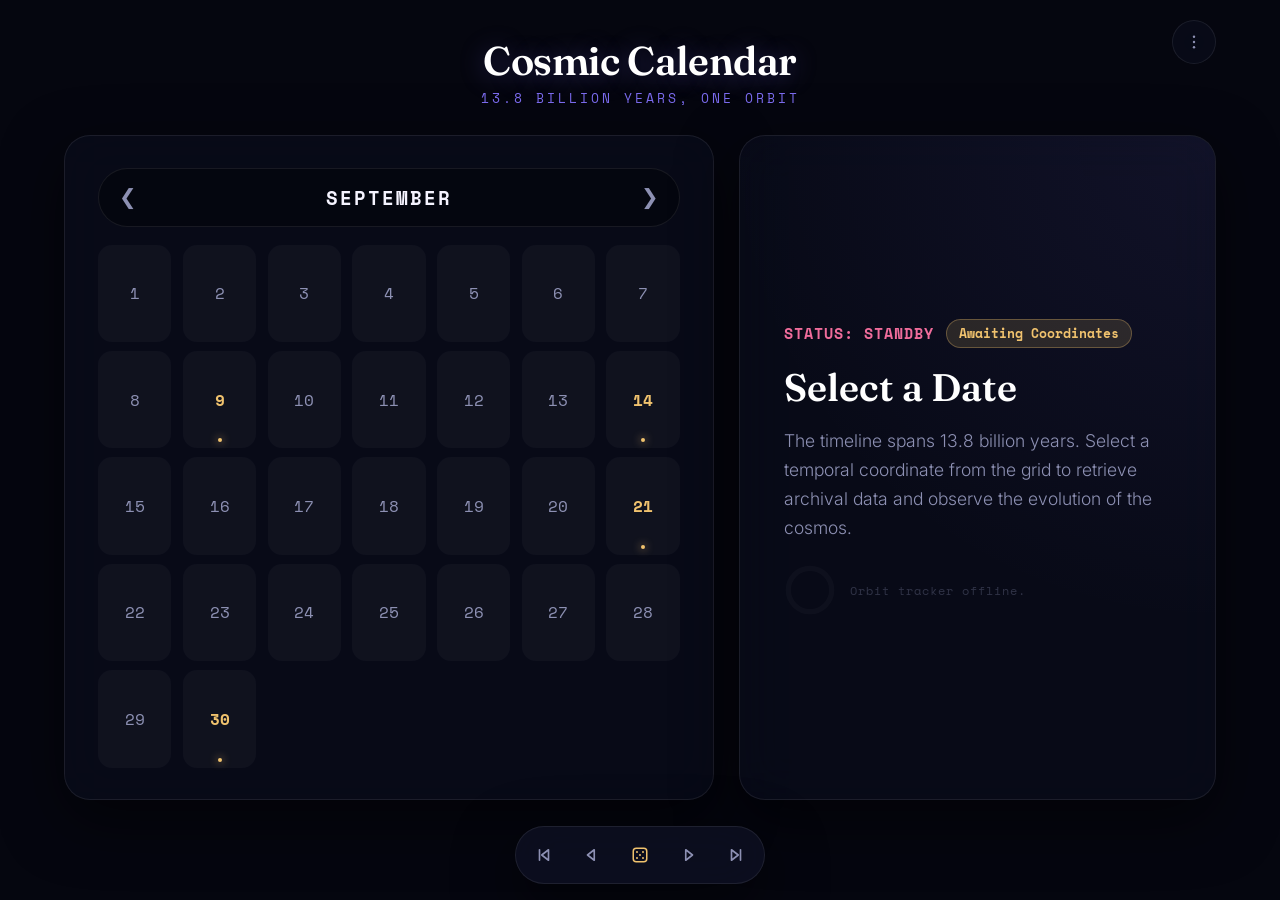
==== index.html @ c68b0cd8 "Update index.html" ====
<!DOCTYPE html>
<html lang="en">
<head>
<meta charset="UTF-8">
<meta name="viewport" content="width=device-width, initial-scale=1.0">
<meta name="theme-color" content="#05060f">
<title>Cosmic Calendar — Game 1</title>
<link rel="preconnect" href="https://fonts.googleapis.com">
<link rel="preconnect" href="https://fonts.gstatic.com" crossorigin>
<link href="https://fonts.googleapis.com/css2?family=Fraunces:ital,wght@0,500;0,600;0,700;1,500&family=Space+Mono:wght@400;700&family=Inter:wght@300;400;500;600&display=swap" rel="stylesheet">
<link rel="stylesheet" href="shared.css">
<style>
  /* ============ Calendar-specific styles (game 1 only) ============ */
  .calendar-section{ padding:20px; gap:16px; }

  .month-nav{
    flex:0 0 auto;
    display:flex; align-items:center; justify-content:space-between;
    background:rgba(0,0,0,0.35);
    border:1px solid var(--panel-border);
    border-radius:50px;
    padding:6px;
  }
  .nav-btn{
    background:transparent; border:none; color:var(--text-muted);
    font-size:1.3rem; cursor:pointer;
    width:44px; height:44px; border-radius:50%;
    display:flex; align-items:center; justify-content:center;
    transition:background .25s ease, color .25s ease, box-shadow .25s ease;
  }
  .nav-btn:hover{ background:rgba(255,255,255,0.08); color:var(--nebula-rose); }
  .nav-btn:focus-visible{ outline:2px solid var(--stellar-gold); outline-offset:2px; }
  .month-display{
    font-family:'Space Mono',monospace; font-weight:700;
    font-size:clamp(0.95rem, 3vw, 1.2rem);
    letter-spacing:2px; text-transform:uppercase; color:var(--text-primary);
  }

  .calendar-grid{
    flex:1; display:grid;
    grid-template-columns:repeat(7, 1fr);
    grid-auto-rows:minmax(40px, 1fr);
    gap:6px; min-height:0;
  }

  .day{
    background:rgba(255,255,255,0.03);
    border-radius:12px;
    display:flex; align-items:center; justify-content:center;
    font-family:'Space Mono',monospace;
    font-size:clamp(0.75rem, 2.4vw, 1rem);
    color:var(--text-muted);
    cursor:pointer; user-select:none;
    border:1px solid transparent;
    transition:background .25s cubic-bezier(.2,.8,.2,1), color .25s ease, transform .2s ease, border-color .25s ease;
    opacity:0; transform:scale(0.9);
    animation:softPop .4s ease forwards;
    animation-delay:calc(var(--i) * 8ms);
  }
  html.no-motion .day{ opacity:1; transform:none; animation:none; }
  @keyframes softPop{ to{ opacity:1; transform:scale(1); } }

  .day:hover{ background:rgba(255,255,255,0.09); color:var(--text-primary); }
  .day:focus-visible{ outline:2px solid var(--stellar-gold); outline-offset:2px; color:var(--text-primary); }

  .day.major-event{ color:var(--stellar-gold); font-weight:700; position:relative; }
  .day.major-event::after{
    content:''; position:absolute; bottom:5px; width:4px; height:4px; border-radius:50%;
    background:var(--stellar-gold); box-shadow:0 0 8px var(--stellar-gold);
  }
  .day.active{
    background:var(--nebula-violet); color:#05060f; border-color:var(--nebula-violet);
    box-shadow:0 0 22px rgba(124,108,240,0.55);
    font-weight:700; transform:scale(1.06); z-index:2;
  }
  .day.active::after{ display:none; }

  .event-panel{ padding:28px 24px; justify-content:center; position:relative; overflow:hidden; }
  .event-panel::before{
    content:''; position:absolute; inset:0;
    background:radial-gradient(circle at top right, rgba(124,108,240,0.08), transparent 60%);
    pointer-events:none;
  }
  .event-content{
    display:flex; flex-direction:column; justify-content:center;
    opacity:0; transform:translateY(10px);
    transition:opacity .4s ease, transform .4s ease;
  }
  .event-content.visible{ opacity:1; transform:translateY(0); }

  .meta-header{ display:flex; align-items:center; gap:12px; margin-bottom:16px; flex-wrap:wrap; }
  .event-date{
    font-family:'Space Mono',monospace; color:var(--nebula-rose);
    font-size:clamp(0.75rem, 2vw, 0.95rem); font-weight:700; letter-spacing:1px; text-transform:uppercase;
  }
  .time-ago{
    background:rgba(240,194,110,0.14); color:var(--stellar-gold);
    padding:4px 12px; border-radius:20px;
    font-family:'Space Mono',monospace;
    font-size:clamp(0.65rem, 1.8vw, 0.8rem); font-weight:700;
    border:1px solid rgba(240,194,110,0.3);
  }
  .event-title{
    font-family:'Fraunces',serif; font-weight:600;
    font-size:clamp(1.4rem, 4.2vw, 2.4rem);
    color:#fff; line-height:1.2; margin-bottom:16px;
  }
.event-desc{
    font-size:clamp(0.92rem, 2.4vw, 1.1rem);
    color:var(--text-muted); line-height:1.65; font-weight:300; max-width:52ch;
    /* Scrolling logic */
    max-height: 35vh; 
    overflow-y: auto;
    padding-right: 12px;
  }
  
  /* Custom Scrollbar for the description */
  .event-desc::-webkit-scrollbar { width: 6px; }
  .event-desc::-webkit-scrollbar-track { background: transparent; }
  .event-desc::-webkit-scrollbar-thumb { background: rgba(255,255,255,0.15); border-radius: 10px; }
  .event-desc::-webkit-scrollbar-thumb:hover { background: rgba(255,255,255,0.25); }

  .orbit-progress{ display:flex; align-items:center; gap:14px; margin-top:22px; }
  .orbit-progress svg{ width:52px; height:52px; flex:0 0 auto; transform:rotate(-90deg); }
  .orbit-progress .track{ fill:none; stroke:rgba(255,255,255,0.09); stroke-width:6; }
  .orbit-progress .arc{ fill:none; stroke:var(--stellar-gold); stroke-width:6; stroke-linecap:round; transition:stroke-dashoffset .5s ease; }
  .orbit-progress .orbit-label{
    font-family:'Space Mono',monospace; font-size:0.75rem; color:var(--text-muted); letter-spacing:1px;
  }
  .orbit-progress .orbit-label strong{ color:var(--text-primary); }

  @media (min-width:600px){
    .calendar-grid{ gap:8px; }
    .event-panel{ padding:36px 40px; }
  }

  @media (min-width:768px){
    .calendar-section{ padding:28px; }
    .day{ border-radius:14px; }
  }

  @media (min-width:992px){
    .app-container{ flex-direction:row; gap:2vw; height:100%; }
    .calendar-section{ flex:1.2; padding:3.5vh 2.6vw; gap:2vh; }
    .event-panel{ flex:0.8; padding:5vh 3.4vw; }
    .calendar-grid{ gap:1vh 0.9vw; }
    .month-nav{ flex:0 0 6vh; }
    .nav-btn{ width:5vh; height:5vh; }
  }

  @media (min-width:1400px){
    .event-title{ font-size:clamp(1.8rem, 3vw, 2.7rem); }
  }

  @media (max-width:380px){
    .calendar-grid{ gap:4px; }
    .day{ border-radius:9px; }
  }
</style>
</head>
<body data-game-index="0">

  <div class="bg-void"></div>
  <div class="bg-grid"></div>
  <div class="bg-orbit-wrap"><svg id="orbit-svg" viewBox="0 0 700 700"></svg></div>
  <canvas id="starfield" aria-hidden="true"></canvas>

 <button id="settings-btn" class="settings-btn" aria-label="Settings" aria-haspopup="true" aria-expanded="false" type="button">
    <svg viewBox="0 0 24 24">
      <circle cx="12" cy="5" r="1.6" fill="currentColor"></circle>
      <circle cx="12" cy="12" r="1.6" fill="currentColor"></circle>
      <circle cx="12" cy="19" r="1.6" fill="currentColor"></circle>
    </svg>
  </button>

<div class="settings-panel" id="settings-panel" role="dialog" aria-label="Settings">
    <h2>Settings</h2>
    <div class="settings-row">
      <span>Sound</span>
      <button class="settings-toggle" id="sound-toggle" role="switch" aria-checked="true" type="button"></button>
    </div>
  </div>

  <header>
    <h1>Cosmic Calendar</h1>
    <p class="eyebrow">13.8 Billion Years, One Orbit</p>
  </header>

  <div class="app-container">
    <div class="glass-panel calendar-section">
      <div class="month-nav">
        <button id="prev-month" class="nav-btn" aria-label="Previous month" type="button">&#10094;</button>
        <div id="current-month-display" class="month-display">September</div>
        <button id="next-month" class="nav-btn" aria-label="Next month" type="button">&#10095;</button>
      </div>

      <div class="calendar-grid" id="calendar-grid" role="grid" aria-label="Cosmic calendar days"></div>
    </div>

<div class="glass-panel event-panel">
  <div class="event-content visible" id="event-content" aria-live="polite">
    <div class="meta-header" id="meta-header" style="display: flex;">
      <span class="event-date" id="display-date">STATUS: STANDBY</span>
      <span class="time-ago" id="display-time">Awaiting Coordinates</span>
    </div>
    
    <div class="event-title" id="display-title">Select a Date</div>
    
    <div class="event-desc" id="display-desc">
      The timeline spans 13.8 billion years. Select a temporal coordinate from the grid to retrieve archival data and observe the evolution of the cosmos.
    </div>
    
    <div class="orbit-progress" id="orbit-progress" style="display: flex; opacity: 0.3; transition: opacity 0.4s ease;">
      <svg viewBox="0 0 60 60" aria-hidden="true">
        <circle class="track" cx="30" cy="30" r="25"></circle>
        <circle class="arc" id="orbit-arc" cx="30" cy="30" r="25" stroke-dasharray="157" stroke-dashoffset="157"></circle>
      </svg>
      <div class="orbit-label" id="orbit-label">Orbit tracker offline.</div>
    </div>
  </div>
</div>

  <nav class="game-nav" aria-label="Game navigation">
    <button class="game-nav-btn" id="first-game-btn" aria-label="First game" type="button">
      <svg viewBox="0 0 24 24" fill="none" stroke="currentColor" stroke-width="2.2" stroke-linecap="round" stroke-linejoin="round">
        <line x1="6" y1="5" x2="6" y2="19"></line>
        <path d="M18 5 9 12l9 7Z"></path>
      </svg>
    </button>
    <button class="game-nav-btn" id="back-game-btn" aria-label="Previous game" type="button">
      <svg viewBox="0 0 24 24" fill="none" stroke="currentColor" stroke-width="2.2" stroke-linecap="round" stroke-linejoin="round">
        <path d="M15 5 6 12l9 7Z"></path>
      </svg>
    </button>
    <button class="game-nav-btn random-btn" id="random-game-btn" aria-label="Random game" type="button">
      <svg viewBox="0 0 24 24" fill="none" stroke="currentColor" stroke-width="2" stroke-linecap="round" stroke-linejoin="round">
        <rect x="3" y="3" width="18" height="18" rx="4"></rect>
        <circle cx="8" cy="8" r="1.3" fill="currentColor" stroke="none"></circle>
        <circle cx="16" cy="8" r="1.3" fill="currentColor" stroke="none"></circle>
        <circle cx="12" cy="12" r="1.3" fill="currentColor" stroke="none"></circle>
        <circle cx="8" cy="16" r="1.3" fill="currentColor" stroke="none"></circle>
        <circle cx="16" cy="16" r="1.3" fill="currentColor" stroke="none"></circle>
      </svg>
    </button>
    <button class="game-nav-btn" id="next-game-btn" aria-label="Next game" type="button">
      <svg viewBox="0 0 24 24" fill="none" stroke="currentColor" stroke-width="2.2" stroke-linecap="round" stroke-linejoin="round">
        <path d="M9 5l9 7-9 7Z"></path>
      </svg>
    </button>
    <button class="game-nav-btn" id="last-game-btn" aria-label="Last game" type="button">
      <svg viewBox="0 0 24 24" fill="none" stroke="currentColor" stroke-width="2.2" stroke-linecap="round" stroke-linejoin="round">
        <path d="M6 5l9 7-9 7Z"></path>
        <line x1="18" y1="5" x2="18" y2="19"></line>
      </svg>
    </button>
  </nav>

<script src="shared.js"></script>
<script>
(function(){

  var reduceMotion = document.documentElement.classList.contains('no-motion');

  /* ============ Data ============ */
  var daysInMonth = [31,28,31,30,31,30,31,31,30,31,30,31];
  var monthNames = ["January","February","March","April","May","June","July","August","September","October","November","December"];
  var currentMonthIndex = 8; // September

  var TOTAL_AGE_YEARS = 13800000000;
  var YEARS_PER_DAY = TOTAL_AGE_YEARS / 365;

  var majorEvents = {
    0: {
      1: { title:"Big Bang & First Atoms", desc:"The universe begins. Within the first 14 minutes, cosmic background radiation is emitted, and the very first atoms form." },
      10:{ title:"First Stars Ignite", desc:"The cosmic dark ages end. Gravity pulls primordial hydrogen together to ignite the very first massive stars." },
      19:{ title:"Oldest Gamma Ray Burst", desc:"GRB 090423, the oldest known Gamma Ray Burst, erupts across the ancient, dark universe." },
      26:{ title:"First Galaxies Form", desc:"The universe's very first galaxies begin to take shape from massive clouds of hydrogen gas and dark matter." }
    },
    2: { 1:{ title:"Milky Way Formed", desc:"Our home galaxy, the Milky Way, is officially formed, taking its early place in the cosmos." } },
    4: { 13:{ title:"Milky Way Disk Formed", desc:"The Milky Way Galaxy's distinct, flat disk shape is formed after billions of years of chaotic galactic evolution." } },
    8: {
      9: { title:"Solar System Formation", desc:"A molecular cloud collapses to form the early Sun and the swirling protoplanetary disk of our Solar System." },
      14:{ title:"Earth & First Biotic Life", desc:"The Earth and Moon form. The first known remains of biotic life appear in rocks that will eventually become Western Australia." },
      21:{ title:"First Life (Prokaryotes)", desc:"Simple, single-celled life forms without a nucleus firmly establish themselves in the primordial oceans." },
      30:{ title:"Photosynthesis Emerges", desc:"Early life develops photosynthesis, the incredible biological technology to convert stellar radiation into energy." }
    },
    9: { 29:{ title:"Atmospheric Oxygenation", desc:"Photosynthetic life pumps massive amounts of oxygen into the atmosphere, fundamentally altering Earth's chemistry." } },
    10:{ 9:{ title:"Complex Cells (Eukaryotes)", desc:"The first cells with a distinct nucleus appear, unlocking the pathway for advanced, multicellular biology." } },
    11:{
      5: { title:"First Multicellular Life", desc:"Individual cells begin cooperating, giving rise to the very first multicellular biological structures." },
      7: { title:"Simple Animals", desc:"The first simple animals emerge in the darkness of the deep oceans." },
      14:{ title:"Arthropods", desc:"Arthropods, the ancient armored ancestors of modern insects and arachnids, appear." },
      17:{ title:"Cambrian Explosion & Fish", desc:"A massive biological boom! Most major animal phyla appear. The first true fish swim in the ancient seas." },
      18:{ title:"Vertebrates", desc:"Organisms possessing skeletal backbones (vertebrates) firmly establish themselves on Earth." },
      19:{ title:"Land Plants & Extinction", desc:"Plants conquer the land. Simultaneously, Earth suffers the devastating Ordovician-Silurian extinction event." },
      20:{ title:"Jawed Fish", desc:"Fish evolve complex jaws, becoming the oceans' first true vertebrate apex predators." },
      21:{ title:"Insects & Seeds", desc:"Insects take to the land and air, while terrestrial plants develop seeds to spread across the continents." },
      22:{ title:"Amphibians & Extinction", desc:"Amphibians thrive, but the planet is rocked by the catastrophic Late Devonian extinction event." },
      23:{ title:"Reptiles", desc:"The first true reptiles evolve, completely breaking their biological dependence on water for reproduction." },
      24:{ title:"Permian-Triassic Extinction", desc:"The 'Great Dying'. A catastrophic mass extinction event where 57% of all biological families die." },
      25:{ title:"Dinosaurs", desc:"The era of the Dinosaurs begins as they quickly rise to dominate all terrestrial ecosystems." },
      26:{ title:"Mammals & Extinction", desc:"The first mammals emerge in the shadows, coinciding with the Triassic-Jurassic extinction event." },
      27:{ title:"Birds", desc:"Avian dinosaurs take to the skies, evolving into the first true avian species." },
      28:{ title:"Flowers", desc:"Angiosperms (flowering plants) bloom for the first time, transforming the landscape forever." },
      30:{ title:"K-Pg Extinction & Primates", desc:"At 06:24, the Cretaceous-Paleogene event wipes out non-avian dinosaurs. Early primates emerge in the aftermath." },
      31:{ title:"Human Evolution", desc:"Apes appear at 06:05. Hominids arrive by 14:24. Modern humans evolve in the final few minutes before midnight." }
    }
  };

  var proceduralTexts = [
    [
      "A hypernova explodes in a primordial dwarf galaxy, emitting a massive gamma-ray burst.",
      "Supermassive black hole collision detected, creating ripples in the fabric of spacetime.",
      "A rogue proto-galaxy is dismantled by the intense tidal forces of a larger cosmic neighbor.",
      "Dark matter halos condense, establishing the invisible scaffolding for future superclusters.",
      "Universal expansion continues rapidly. Ancient quasars cast high-energy radiation across the void."
    ],
    [
      "Two massive spiral galaxies enter a gravitational dance, projecting an imminent cosmic merger.",
      "Short-lived stellar lifecycles terminate in supernovae, seeding the cosmos with heavy elements.",
      "A rogue stellar body is violently ejected from its home cluster after encountering a singularity.",
      "Distant quasar telemetry fades as its central supermassive black hole consumes all local matter.",
      "Fierce stellar winds from giant blue stars form massive glowing gas bubbles in the interstellar medium."
    ],
    [
      "Stellar nurseries are highly active. The birth of millions of stars is observed across local clusters.",
      "A rogue asteroid collision is detected with a newly formed exoplanet in a chaotic young star system.",
      "A protoplanetary disk is disturbed by a passing giant star, altering the orbits of its infant planets.",
      "Universal metallicity rises steadily. The raw ingredients for rocky terrestrial planets are now abundant.",
      "Early planetary bodies are violently sweeping their orbital paths clear of remaining rocky debris."
    ],
    [
      "A massive meteorite impacts primitive oceans, sending continent-spanning tsunamis across coastlines.",
      "A severe global ice age takes hold. Glaciers advance from the poles, locking oceans beneath thick ice.",
      "Supervolcanic eruptions alter atmospheric composition, drastically shifting global climate parameters.",
      "Shifting tectonic plates open massive hydrothermal vents, releasing mineral-rich fluid into the deep ocean.",
      "Continental drift forces massive landmass collisions, establishing jagged, towering mountain ranges.",
      "Atmospheric greenhouse gas fluctuations trigger a localized extinction of early microscopic organisms.",
      "A powerful geomagnetic storm from the young Sun violently strips the atmosphere of a neighboring planet."
    ]
  ];

  function dayOfYearFor(monthIndex, dayIndex){
    var d = 0;
    for(var i=0;i<monthIndex;i++){ d += daysInMonth[i]; }
    return d + dayIndex;
  }

  function getProceduralEvent(monthIndex, dayIndex){
    var doy = dayOfYearFor(monthIndex, dayIndex);
    var yearsAgoRaw = TOTAL_AGE_YEARS - (doy * YEARS_PER_DAY);
    var timeString;
    if(yearsAgoRaw > 1000000000){
      timeString = (yearsAgoRaw/1000000000).toFixed(2) + " Billion Yrs Ago";
    } else {
      timeString = (yearsAgoRaw/1000000).toFixed(0) + " Million Yrs Ago";
    }
    if(monthIndex===11 && dayIndex===31){ timeString = "Present Era"; }

    var quarter = Math.floor(monthIndex/3);
    var texts = proceduralTexts[quarter];
    var textLog = texts[(monthIndex*31+dayIndex) % texts.length];

    var dynamicTitle = "Day " + doy;

    var desc = textLog + " Background cosmic expansion remains steady, stabilizing the environment for subsequent evolutionary milestones.";

    return { title:dynamicTitle, desc:desc, timeAgo:timeString };
  }

  /* ============ Calendar rendering ============ */
  var grid = document.getElementById('calendar-grid');
  var displayDate = document.getElementById('display-date');
  var displayTime = document.getElementById('display-time');
  var displayTitle = document.getElementById('display-title');
  var displayDesc = document.getElementById('display-desc');
  var eventContent = document.getElementById('event-content');
  var monthDisplay = document.getElementById('current-month-display');
  var orbitArc = document.getElementById('orbit-arc');
  var orbitLabel = document.getElementById('orbit-label');
  var ORBIT_CIRCUMFERENCE = 2*Math.PI*25;

  function updateOrbitProgress(monthIndex, dayIndex){
    var doy = dayOfYearFor(monthIndex, dayIndex);
    var fraction = doy/365;
    var offset = ORBIT_CIRCUMFERENCE * (1-fraction);
    orbitArc.style.strokeDasharray = ORBIT_CIRCUMFERENCE;
    orbitArc.style.strokeDashoffset = offset;
    orbitLabel.innerHTML = 'Day <strong>'+doy+'</strong> of 365 around the orbit';
  }

  function selectDay(monthIndex, dayEl, dayIndex, eventData){
    document.querySelectorAll('.day').forEach(function(d){
      d.classList.remove('active');
      d.setAttribute('tabindex','-1');
      d.setAttribute('aria-selected','false');
    });
    dayEl.classList.add('active');
    dayEl.setAttribute('tabindex','0');
    dayEl.setAttribute('aria-selected','true');

    eventContent.classList.remove('visible');
    setTimeout(function(){
      document.getElementById('meta-header').style.display = 'flex';
      document.getElementById('orbit-progress').style.display = 'flex';
      displayDate.textContent = monthNames[monthIndex] + ' ' + dayIndex;
      displayTime.textContent = eventData.timeAgo;
      displayTitle.textContent = eventData.title;
      displayDesc.textContent = eventData.desc;
      eventContent.classList.add('visible');
      updateOrbitProgress(monthIndex, dayIndex);
    }, reduceMotion ? 0 : 200);
  }

  function renderCalendar(monthIndex, focusIndex){
    monthDisplay.textContent = monthNames[monthIndex];
    grid.innerHTML = '';
    var days = daysInMonth[monthIndex];
    var monthMajorEvents = majorEvents[monthIndex] || {};
    var dayEls = [];

    for(var i=1;i<=days;i++){
      (function(i){
        var dayEl = document.createElement('div');
        dayEl.className = 'day';
        dayEl.textContent = i;
        dayEl.style.setProperty('--i', i);
        dayEl.setAttribute('role','gridcell');
        dayEl.setAttribute('tabindex', i===1 ? '0' : '-1');

        var eventData;
        if(monthMajorEvents[i]){
          dayEl.classList.add('major-event');
          var tempProcedural = getProceduralEvent(monthIndex, i);
          eventData = { title:monthMajorEvents[i].title, desc:monthMajorEvents[i].desc, timeAgo:tempProcedural.timeAgo };
        } else {
          eventData = getProceduralEvent(monthIndex, i);
        }

        dayEl.setAttribute('aria-label', monthNames[monthIndex]+' '+i+' — '+eventData.title+', '+eventData.timeAgo);

        dayEl.addEventListener('click', function(){
          selectDay(monthIndex, dayEl, i, eventData);
        });

        dayEl.addEventListener('keydown', function(e){
          handleDayKeydown(e, monthIndex, i, dayEl, eventData);
        });

        grid.appendChild(dayEl);
        dayEls.push(dayEl);
      })(i);
    }

    if(typeof focusIndex === 'number'){
      var target = dayEls[focusIndex-1] || dayEls[dayEls.length-1];
      if(target){
        dayEls.forEach(function(d){ d.setAttribute('tabindex','-1'); });
        target.setAttribute('tabindex','0');
        target.focus();
      }
    }
  }

  function handleDayKeydown(e, monthIndex, dayIndex, dayEl, eventData){
    var key = e.key;
    if(key==='Enter' || key===' ' || key==='Spacebar'){
      e.preventDefault();
      selectDay(monthIndex, dayEl, dayIndex, eventData);
      return;
    }
    var days = daysInMonth[monthIndex];
    if(key==='ArrowRight'){
      e.preventDefault();
      if(dayIndex+1 > days){ goToMonth((monthIndex+1)%12, 1); }
      else { focusDayInCurrentMonth(dayIndex+1); }
    } else if(key==='ArrowLeft'){
      e.preventDefault();
      if(dayIndex-1 < 1){ var pm=(monthIndex-1+12)%12; goToMonth(pm, daysInMonth[pm]); }
      else { focusDayInCurrentMonth(dayIndex-1); }
    } else if(key==='ArrowDown'){
      e.preventDefault();
      var down = Math.min(dayIndex+7, days);
      focusDayInCurrentMonth(down);
    } else if(key==='ArrowUp'){
      e.preventDefault();
      var up = Math.max(dayIndex-7, 1);
      focusDayInCurrentMonth(up);
    }
  }

  function focusDayInCurrentMonth(idx){
    var cells = grid.querySelectorAll('.day');
    cells.forEach(function(d){ d.setAttribute('tabindex','-1'); });
    var target = cells[idx-1];
    if(target){ target.setAttribute('tabindex','0'); target.focus(); }
  }

  function goToMonth(monthIndex, focusIndex){
    currentMonthIndex = monthIndex;
    renderCalendar(currentMonthIndex, focusIndex);
  }

function resetPanel(){
    eventContent.classList.remove('visible');
    setTimeout(function(){
      document.getElementById('meta-header').style.display = 'flex';
      document.getElementById('orbit-progress').style.display = 'flex';
      document.getElementById('orbit-progress').style.opacity = '0.3'; 
      
      displayDate.textContent = "STATUS: STANDBY";
      displayTime.textContent = "Awaiting Coordinates";
      displayTitle.textContent = "Select a Date";
      displayDesc.textContent = "The timeline spans 13.8 billion years. Select a temporal coordinate from the grid to retrieve archival data and observe the evolution of the cosmos.";
      
      orbitArc.style.strokeDashoffset = ORBIT_CIRCUMFERENCE;
      orbitLabel.textContent = "Orbit tracker offline.";
      
      eventContent.classList.add('visible');
    }, reduceMotion ? 0 : 200);
  }

  document.getElementById('prev-month').addEventListener('click', function(){
    currentMonthIndex = (currentMonthIndex-1+12)%12;
    renderCalendar(currentMonthIndex);
    resetPanel();
  });
  document.getElementById('next-month').addEventListener('click', function(){
    currentMonthIndex = (currentMonthIndex+1)%12;
    renderCalendar(currentMonthIndex);
    resetPanel();
  });

  var touchStartX = null;
  var calendarSection = document.querySelector('.calendar-section');
  calendarSection.addEventListener('touchstart', function(e){
    touchStartX = e.changedTouches[0].clientX;
  }, {passive:true});
  calendarSection.addEventListener('touchend', function(e){
    if(touchStartX===null) return;
    var dx = e.changedTouches[0].clientX - touchStartX;
    if(Math.abs(dx) > 50){
      if(dx < 0){ document.getElementById('next-month').click(); }
      else { document.getElementById('prev-month').click(); }
    }
    touchStartX = null;
  }, {passive:true});

  renderCalendar(currentMonthIndex);
})();
</script>
</body>
</html>
<!--
  GAME 1 — COSMIC CALENDAR
  =========================
  Concept: the "Cosmic Calendar" thought experiment (popularized by Carl
  Sagan) that maps the entire 13.8-billion-year history of the universe
  onto a single 365-day year, so a human lifespan-scale view can grasp
  deep time. Each calendar day = ~37.8 million real years. Jan 1 = the
  Big Bang; the Earth doesn't form until ~Aug 31; multicellular life
  shows up in November; and every human who has ever lived fits inside
  the final ~30 seconds before midnight on Dec 31.

  How it works: `majorEvents` hardcodes real, dated cosmic/evolutionary
  milestones (Big Bang, first stars, Earth forms, first life, Cambrian
  explosion, dinosaurs, K-Pg extinction, humans, etc.) onto specific
  calendar days. Any day WITHOUT a hardcoded milestone still gets a
  flavor event, procedurally generated from `proceduralTexts` (one pool
  of generic cosmic "log" lines per quarter of the year) plus a computed
  "X billion/million years ago" readout derived from `YEARS_PER_DAY`.
  Clicking/tapping a day (or arrow-keys + Enter for a11y) updates the
  event panel and an orbit-shaped day-of-year progress ring.

  This is Game 1 of a planned 10-game ecosystem living at game1.html
  through game10.html. Shared chrome — starfield/orbit background,
  the top-right settings button + panel, and the bottom first/back/
  random/next/last game nav — lives in shared.css + shared.js so every
  game in the ecosystem looks and navigates consistently; only this
  file's own <style>/<script> blocks are Cosmic-Calendar-specific.
  Each page sets `data-game-index` on <body> to tell shared.js which
  of the 10 slots it is, for next/back/random navigation.

  Known open items for a future pass: sound toggle in settings is a
  stub (no audio wired yet); haptics toggle fires navigator.vibrate()
  on game-nav clicks where supported. Games 2–10 are placeholder
  stubs — see the bottom-of-file comment in each for status.
-->
---- shared.css ----
:root{
  --void:#05060f;
  --void-2:#0a0d20;
  --panel-glass:rgba(12,15,32,0.55);
  --panel-glass-solid:rgba(12,15,32,0.92);
  --panel-border:rgba(255,255,255,0.08);
  --grid-line:rgba(148,140,255,0.05);
  --orbit-line:rgba(148,140,255,0.16);
  --nebula-violet:#7c6cf0;
  --nebula-rose:#ef6c9b;
  --stellar-gold:#f0c26e;
  --text-primary:#f5f3ff;
  --text-muted:#8d90b3;
  --shadow-soft:0 20px 60px rgba(0,0,0,0.55);
  --radius-lg:26px;
  --radius-md:16px;
}

*{ box-sizing:border-box; margin:0; padding:0; -webkit-tap-highlight-color:transparent; }
html{ background:var(--void); }
html.no-motion *{ animation-duration:0.001ms !important; animation-iteration-count:1 !important; transition-duration:0.001ms !important; scroll-behavior:auto !important; }

body{
  background:var(--void);
  color:var(--text-primary);
  font-family:'Inter',sans-serif;
  width:100%;
  min-height:100vh;
  min-height:100dvh;
  position:relative;
  overflow-x:hidden;
  display:flex;
  flex-direction:column;
  gap:20px;
  padding:max(20px, env(safe-area-inset-top)) 5vw calc(max(24px, env(safe-area-inset-bottom)) + 64px) 5vw;
}

/* ============ LAYERED SPACE BACKGROUND (shared across all games) ============ */
.bg-void{
  position:fixed; inset:0; z-index:-5; pointer-events:none;
  background:
    radial-gradient(ellipse 80% 60% at 20% 15%, rgba(124,108,240,0.16), transparent 60%),
    radial-gradient(ellipse 70% 55% at 85% 80%, rgba(239,108,155,0.10), transparent 60%),
    radial-gradient(ellipse 100% 100% at 50% 50%, var(--void-2), var(--void) 70%);
}
.bg-grid{
  position:fixed; inset:0; z-index:-4; pointer-events:none;
  background-image:
    linear-gradient(var(--grid-line) 1px, transparent 1px),
    linear-gradient(90deg, var(--grid-line) 1px, transparent 1px);
  background-size:6vh 6vh;
  background-position:center;
  mask-image:radial-gradient(ellipse 90% 80% at 50% 50%, black 40%, transparent 90%);
  -webkit-mask-image:radial-gradient(ellipse 90% 80% at 50% 50%, black 40%, transparent 90%);
}
.bg-orbit-wrap{
  position:fixed; top:50%; left:50%; width:135vmax; height:135vmax;
  transform:translate(-50%,-50%);
  z-index:-3; pointer-events:none; opacity:0.55;
  animation:orbitSpin 420s linear infinite;
}
html.no-motion .bg-orbit-wrap{ animation:none; }
@keyframes orbitSpin{ to{ transform:translate(-50%,-50%) rotate(360deg); } }
#orbit-svg circle.orbit-ring{ fill:none; stroke:var(--orbit-line); stroke-width:1; }
#orbit-svg line.orbit-spoke{ stroke:var(--orbit-line); stroke-width:1; }
#orbit-svg circle.orbit-sun{ fill:var(--stellar-gold); opacity:0.55; }
#starfield{ position:fixed; inset:0; z-index:-2; pointer-events:none; width:100%; height:100%; }

/* ============ HEADER (shared) ============ */
header{
  flex:0 0 auto;
  display:flex; flex-direction:column; align-items:center; text-align:center; gap:4px;
  z-index:10;
}
h1{
  font-family:'Fraunces',serif; font-weight:600; font-style:normal;
  font-size:clamp(1.5rem, 5vw, 2.5rem);
  letter-spacing:-0.01em; color:#fff;
  text-shadow:0 2px 24px rgba(124,108,240,0.35);
}
header .eyebrow{
  font-family:'Space Mono',monospace;
  font-size:clamp(0.62rem, 1.8vw, 0.8rem);
  letter-spacing:3px; text-transform:uppercase;
  color:var(--nebula-violet);
}

.app-container{
  flex:1;
  display:flex; flex-direction:column; gap:20px;
  width:100%; max-width:1600px; margin:0 auto;
  z-index:10; min-height:0;
}

.glass-panel{
  background:var(--panel-glass);
  backdrop-filter:blur(24px); -webkit-backdrop-filter:blur(24px);
  border:1px solid var(--panel-border);
  border-radius:var(--radius-lg);
  box-shadow:var(--shadow-soft);
  display:flex; flex-direction:column;
  min-height:0;
}

/* ============ SETTINGS BUTTON (shared) ============ */
.settings-btn{
  position:fixed; top:max(20px, env(safe-area-inset-top)); right:5vw;
  width:44px; height:44px; border-radius:50%;
  display:flex; align-items:center; justify-content:center;
  background:var(--panel-glass);
  backdrop-filter:blur(24px); -webkit-backdrop-filter:blur(24px);
  border:1px solid var(--panel-border); color:var(--text-muted);
  cursor:pointer; z-index:30;
  transition:background .25s ease, color .25s ease, border-color .25s ease;
}
.settings-btn:hover{ background:rgba(255,255,255,0.08); color:var(--nebula-rose); border-color:var(--nebula-rose); }
.settings-btn:focus-visible{ outline:2px solid var(--stellar-gold); outline-offset:2px; }
.settings-btn svg{ width:18px; height:18px; }

/* ============ GAME NAV — bottom bar (shared) ============ */
.game-nav{
  position:fixed; left:50%; bottom:max(16px, env(safe-area-inset-bottom));
  transform:translateX(-50%);
  display:flex; align-items:center; gap:4px;
  background:var(--panel-glass-solid);
  backdrop-filter:blur(24px); -webkit-backdrop-filter:blur(24px);
  border:1px solid var(--panel-border); border-radius:50px; padding:6px;
  box-shadow:var(--shadow-soft); z-index:30;
}
.game-nav-btn{
  background:transparent; border:none; color:var(--text-muted);
  width:44px; height:44px; border-radius:50%;
  display:flex; align-items:center; justify-content:center;
  cursor:pointer; transition:background .25s ease, color .25s ease;
}
.game-nav-btn svg{ width:18px; height:18px; }
.game-nav-btn:hover{ background:rgba(255,255,255,0.08); color:var(--text-primary); }
.game-nav-btn:focus-visible{ outline:2px solid var(--stellar-gold); outline-offset:2px; }
.game-nav-btn.random-btn{ color:var(--stellar-gold); }
.game-nav-btn.random-btn:hover{ background:rgba(240,194,110,0.14); }

/* ============ SETTINGS PANEL (shared) ============ */
.settings-panel{
  position:fixed; top:max(70px, calc(env(safe-area-inset-top) + 70px)); right:5vw;
  width:min(280px, 80vw);
  background:var(--panel-glass-solid);
  backdrop-filter:blur(24px); -webkit-backdrop-filter:blur(24px);
  border:1px solid var(--panel-border); border-radius:var(--radius-md);
  box-shadow:var(--shadow-soft); padding:18px; z-index:30;
  opacity:0; pointer-events:none; transform:translateY(-8px);
  transition:opacity .25s ease, transform .25s ease;
}
.settings-panel.open{ opacity:1; pointer-events:auto; transform:translateY(0); }
.settings-panel h2{
  font-family:'Space Mono',monospace; font-size:0.75rem; letter-spacing:2px;
  text-transform:uppercase; color:var(--text-muted); margin-bottom:14px;
}
.settings-row{ display:flex; align-items:center; justify-content:space-between; padding:10px 0; border-top:1px solid var(--panel-border); }
.settings-row:first-of-type{ border-top:none; }
.settings-row span{ font-size:0.9rem; color:var(--text-primary); }
.settings-toggle{
  width:40px; height:22px; border-radius:20px;
  background:rgba(255,255,255,0.12); border:1px solid var(--panel-border);
  position:relative; cursor:pointer; transition:background .2s ease;
}
.settings-toggle::after{
  content:''; position:absolute; top:2px; left:2px;
  width:16px; height:16px; border-radius:50%;
  background:var(--text-muted); transition:transform .2s ease, background .2s ease;
}
.settings-toggle.on{ background:rgba(124,108,240,0.35); border-color:var(--nebula-violet); }
.settings-toggle.on::after{ transform:translateX(18px); background:var(--nebula-violet); }

/* ============ PLACEHOLDER STAGE (games not yet built) ============ */
.stage{
  flex:1; display:flex; flex-direction:column; align-items:center; justify-content:center;
  gap:14px; text-align:center; z-index:10; padding:20px;
}
.stage .stage-number{
  font-family:'Space Mono',monospace; font-size:clamp(0.7rem,2vw,0.85rem);
  letter-spacing:3px; text-transform:uppercase; color:var(--nebula-violet);
}
.stage h2{
  font-family:'Fraunces',serif; font-weight:600; font-size:clamp(2.2rem,8vw,4rem);
  color:#fff; text-shadow:0 2px 24px rgba(124,108,240,0.35);
}
.stage p{ font-size:clamp(0.85rem,2.4vw,1rem); color:var(--text-muted); max-width:42ch; }

/* ============ RESPONSIVE (shared) ============ */
@media (min-width:992px){
  body{
    height:100vh; height:100dvh;
    overflow:hidden;
    padding:4vh 5vw calc(4vh + 64px) 5vw;
    gap:3vh;
  }
  header{ flex:0 0 auto; margin-bottom:0; }
}

@media (max-width:380px){
  body{ padding-left:4vw; padding-right:4vw; gap:14px; }
}
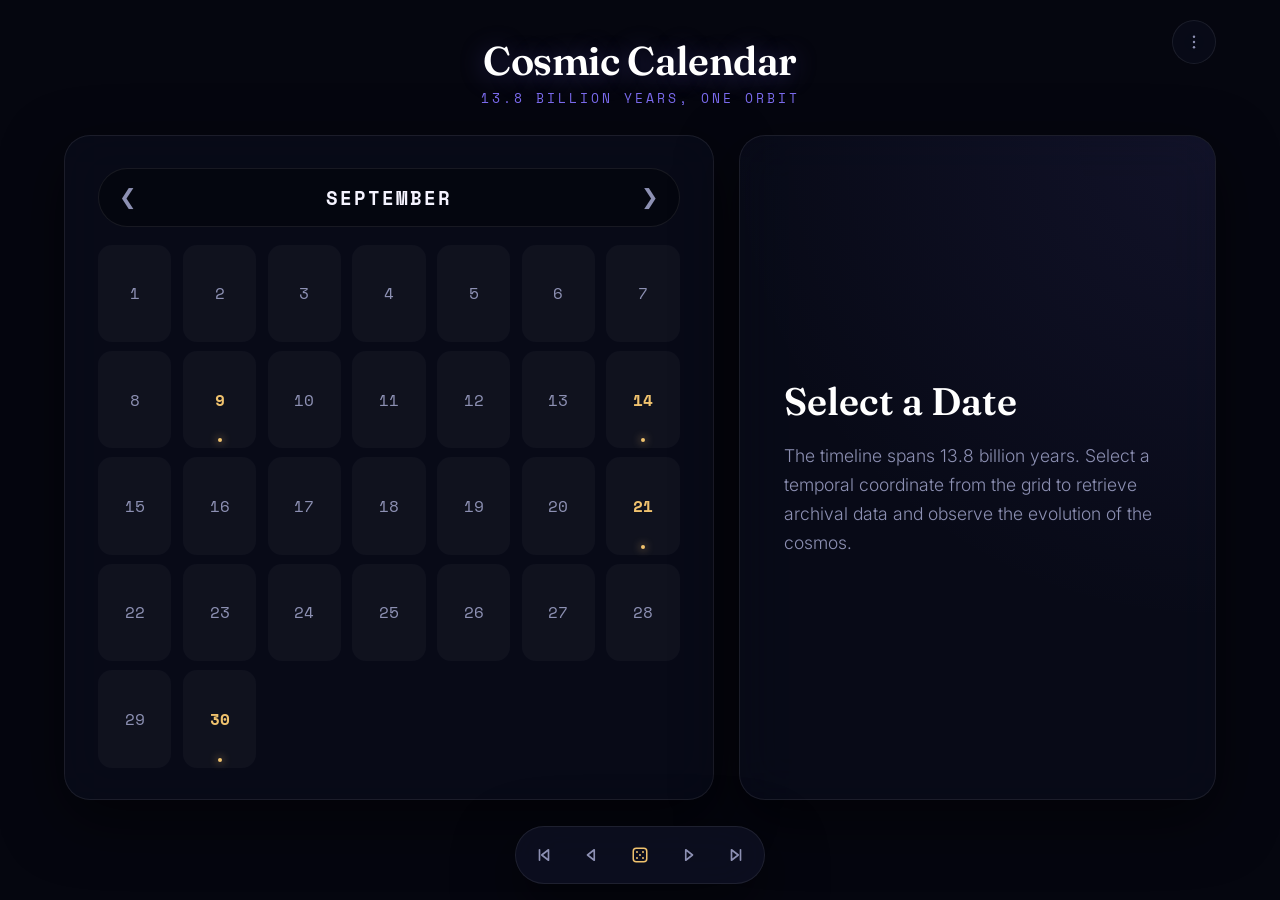
==== commit 7d74ecec: "Update index.html" ====
--- a/index.html
+++ b/index.html
@@ -199,9 +199,10 @@
 
 <div class="glass-panel event-panel">
   <div class="event-content visible" id="event-content" aria-live="polite">
-    <div class="meta-header" id="meta-header" style="display: flex;">
-      <span class="event-date" id="display-date">STATUS: STANDBY</span>
-      <span class="time-ago" id="display-time">Awaiting Coordinates</span>
+    <!-- Hidden by default -->
+    <div class="meta-header" id="meta-header" style="display: none;">
+      <span class="event-date" id="display-date"></span>
+      <span class="time-ago" id="display-time"></span>
     </div>
     
     <div class="event-title" id="display-title">Select a Date</div>
@@ -210,12 +211,13 @@
       The timeline spans 13.8 billion years. Select a temporal coordinate from the grid to retrieve archival data and observe the evolution of the cosmos.
     </div>
     
-    <div class="orbit-progress" id="orbit-progress" style="display: flex; opacity: 0.3; transition: opacity 0.4s ease;">
+    <!-- Hidden by default -->
+    <div class="orbit-progress" id="orbit-progress" style="display: none;">
       <svg viewBox="0 0 60 60" aria-hidden="true">
         <circle class="track" cx="30" cy="30" r="25"></circle>
         <circle class="arc" id="orbit-arc" cx="30" cy="30" r="25" stroke-dasharray="157" stroke-dashoffset="157"></circle>
       </svg>
-      <div class="orbit-label" id="orbit-label">Orbit tracker offline.</div>
+      <div class="orbit-label" id="orbit-label"></div>
     </div>
   </div>
 </div>
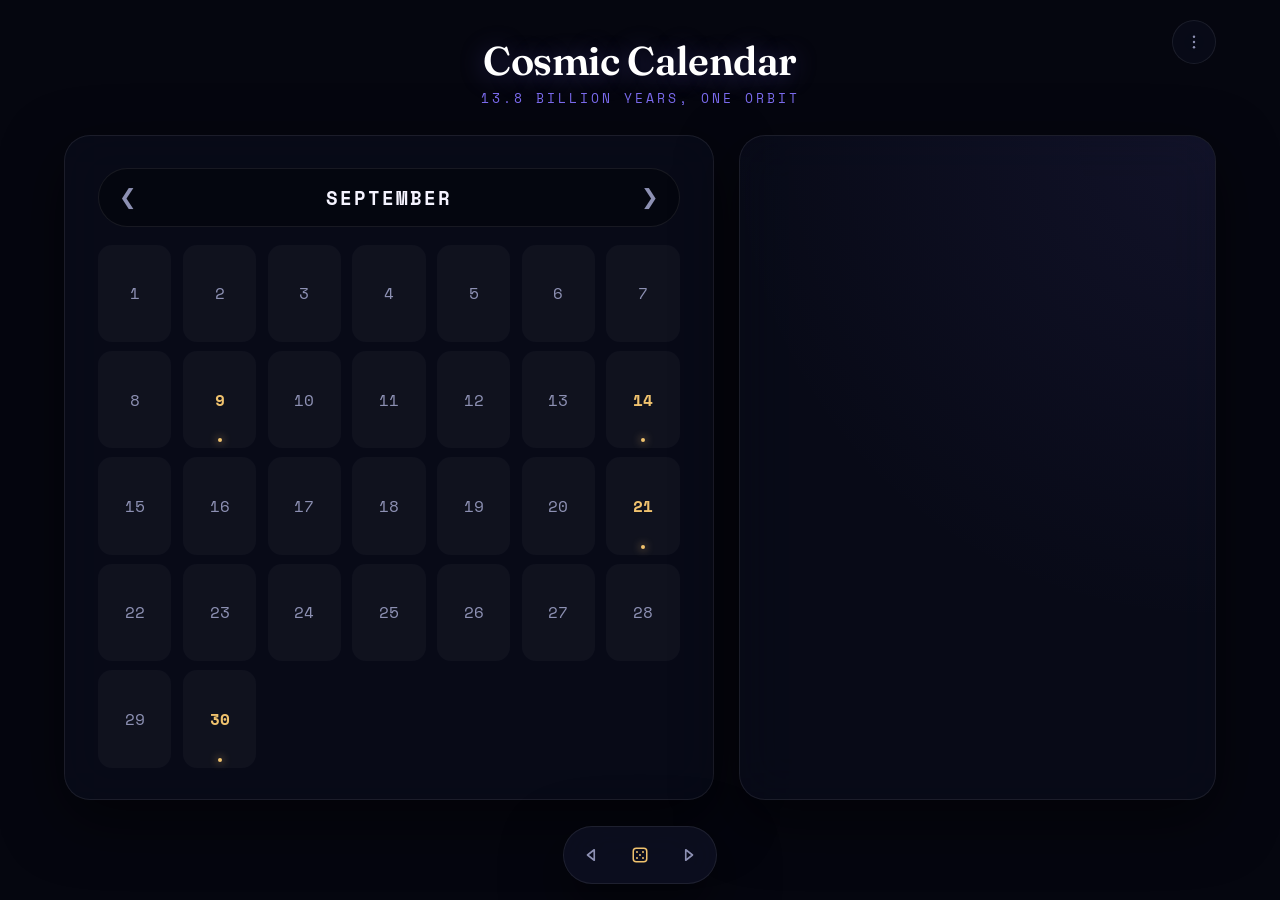
==== commit bb8c9276: "Update index.html" ====
--- a/index.html
+++ b/index.html
@@ -104,21 +104,19 @@
     font-family:'Fraunces',serif; font-weight:600;
     font-size:clamp(1.4rem, 4.2vw, 2.4rem);
     color:#fff; line-height:1.2; margin-bottom:16px;
-  }
-.event-desc{
+    min-height:1em;
+  }
+  .event-desc{
     font-size:clamp(0.92rem, 2.4vw, 1.1rem);
     color:var(--text-muted); line-height:1.65; font-weight:300; max-width:52ch;
-    /* Scrolling logic */
-    max-height: 35vh; 
-    overflow-y: auto;
-    padding-right: 12px;
-  }
-  
-  /* Custom Scrollbar for the description */
-  .event-desc::-webkit-scrollbar { width: 6px; }
-  .event-desc::-webkit-scrollbar-track { background: transparent; }
-  .event-desc::-webkit-scrollbar-thumb { background: rgba(255,255,255,0.15); border-radius: 10px; }
-  .event-desc::-webkit-scrollbar-thumb:hover { background: rgba(255,255,255,0.25); }
+    max-height:35vh;
+    overflow-y:auto;
+    padding-right:12px;
+  }
+  .event-desc::-webkit-scrollbar{ width:6px; }
+  .event-desc::-webkit-scrollbar-track{ background:transparent; }
+  .event-desc::-webkit-scrollbar-thumb{ background:rgba(255,255,255,0.15); border-radius:10px; }
+  .event-desc::-webkit-scrollbar-thumb:hover{ background:rgba(255,255,255,0.25); }
 
   .orbit-progress{ display:flex; align-items:center; gap:14px; margin-top:22px; }
   .orbit-progress svg{ width:52px; height:52px; flex:0 0 auto; transform:rotate(-90deg); }
@@ -165,7 +163,7 @@
   <div class="bg-orbit-wrap"><svg id="orbit-svg" viewBox="0 0 700 700"></svg></div>
   <canvas id="starfield" aria-hidden="true"></canvas>
 
- <button id="settings-btn" class="settings-btn" aria-label="Settings" aria-haspopup="true" aria-expanded="false" type="button">
+  <button id="settings-btn" class="settings-btn" aria-label="Settings" aria-haspopup="true" aria-expanded="false" type="button">
     <svg viewBox="0 0 24 24">
       <circle cx="12" cy="5" r="1.6" fill="currentColor"></circle>
       <circle cx="12" cy="12" r="1.6" fill="currentColor"></circle>
@@ -173,7 +171,7 @@
     </svg>
   </button>
 
-<div class="settings-panel" id="settings-panel" role="dialog" aria-label="Settings">
+  <div class="settings-panel" id="settings-panel" role="dialog" aria-label="Settings">
     <h2>Settings</h2>
     <div class="settings-row">
       <span>Sound</span>
@@ -197,38 +195,28 @@
       <div class="calendar-grid" id="calendar-grid" role="grid" aria-label="Cosmic calendar days"></div>
     </div>
 
-<div class="glass-panel event-panel">
-  <div class="event-content visible" id="event-content" aria-live="polite">
-    <!-- Hidden by default -->
-    <div class="meta-header" id="meta-header" style="display: none;">
-      <span class="event-date" id="display-date"></span>
-      <span class="time-ago" id="display-time"></span>
-    </div>
-    
-    <div class="event-title" id="display-title">Select a Date</div>
-    
-    <div class="event-desc" id="display-desc">
-      The timeline spans 13.8 billion years. Select a temporal coordinate from the grid to retrieve archival data and observe the evolution of the cosmos.
-    </div>
-    
-    <!-- Hidden by default -->
-    <div class="orbit-progress" id="orbit-progress" style="display: none;">
-      <svg viewBox="0 0 60 60" aria-hidden="true">
-        <circle class="track" cx="30" cy="30" r="25"></circle>
-        <circle class="arc" id="orbit-arc" cx="30" cy="30" r="25" stroke-dasharray="157" stroke-dashoffset="157"></circle>
-      </svg>
-      <div class="orbit-label" id="orbit-label"></div>
+    <div class="glass-panel event-panel">
+      <div class="event-content visible" id="event-content" aria-live="polite">
+        <div class="meta-header" id="meta-header" style="display:none;">
+          <span class="event-date" id="display-date"></span>
+          <span class="time-ago" id="display-time"></span>
+        </div>
+
+        <div class="event-title" id="display-title"></div>
+        <div class="event-desc" id="display-desc"></div>
+
+        <div class="orbit-progress" id="orbit-progress" style="display:none;">
+          <svg viewBox="0 0 60 60" aria-hidden="true">
+            <circle class="track" cx="30" cy="30" r="25"></circle>
+            <circle class="arc" id="orbit-arc" cx="30" cy="30" r="25" stroke-dasharray="157" stroke-dashoffset="157"></circle>
+          </svg>
+          <div class="orbit-label" id="orbit-label"></div>
+        </div>
+      </div>
     </div>
   </div>
-</div>
-
-  <nav class="game-nav" aria-label="Game navigation">
-    <button class="game-nav-btn" id="first-game-btn" aria-label="First game" type="button">
-      <svg viewBox="0 0 24 24" fill="none" stroke="currentColor" stroke-width="2.2" stroke-linecap="round" stroke-linejoin="round">
-        <line x1="6" y1="5" x2="6" y2="19"></line>
-        <path d="M18 5 9 12l9 7Z"></path>
-      </svg>
-    </button>
+
+  <nav class="game-nav" id="game-nav" aria-label="Game navigation" tabindex="0">
     <button class="game-nav-btn" id="back-game-btn" aria-label="Previous game" type="button">
       <svg viewBox="0 0 24 24" fill="none" stroke="currentColor" stroke-width="2.2" stroke-linecap="round" stroke-linejoin="round">
         <path d="M15 5 6 12l9 7Z"></path>
@@ -247,12 +235,6 @@
     <button class="game-nav-btn" id="next-game-btn" aria-label="Next game" type="button">
       <svg viewBox="0 0 24 24" fill="none" stroke="currentColor" stroke-width="2.2" stroke-linecap="round" stroke-linejoin="round">
         <path d="M9 5l9 7-9 7Z"></path>
-      </svg>
-    </button>
-    <button class="game-nav-btn" id="last-game-btn" aria-label="Last game" type="button">
-      <svg viewBox="0 0 24 24" fill="none" stroke="currentColor" stroke-width="2.2" stroke-linecap="round" stroke-linejoin="round">
-        <path d="M6 5l9 7-9 7Z"></path>
-        <line x1="18" y1="5" x2="18" y2="19"></line>
       </svg>
     </button>
   </nav>
@@ -503,21 +485,13 @@
     renderCalendar(currentMonthIndex, focusIndex);
   }
 
-function resetPanel(){
+  function resetPanel(){
     eventContent.classList.remove('visible');
     setTimeout(function(){
-      document.getElementById('meta-header').style.display = 'flex';
-      document.getElementById('orbit-progress').style.display = 'flex';
-      document.getElementById('orbit-progress').style.opacity = '0.3'; 
-      
-      displayDate.textContent = "STATUS: STANDBY";
-      displayTime.textContent = "Awaiting Coordinates";
-      displayTitle.textContent = "Select a Date";
-      displayDesc.textContent = "The timeline spans 13.8 billion years. Select a temporal coordinate from the grid to retrieve archival data and observe the evolution of the cosmos.";
-      
-      orbitArc.style.strokeDashoffset = ORBIT_CIRCUMFERENCE;
-      orbitLabel.textContent = "Orbit tracker offline.";
-      
+      document.getElementById('meta-header').style.display = 'none';
+      document.getElementById('orbit-progress').style.display = 'none';
+      displayTitle.textContent = '';
+      displayDesc.textContent = '';
       eventContent.classList.add('visible');
     }, reduceMotion ? 0 : 200);
   }
@@ -548,6 +522,8 @@
     touchStartX = null;
   }, {passive:true});
 
+  // No day is pre-selected on load — the event panel stays empty until
+  // the person actually picks a day (see resetPanel/selectDay above).
   renderCalendar(currentMonthIndex);
 })();
 </script>
@@ -572,19 +548,27 @@
   of generic cosmic "log" lines per quarter of the year) plus a computed
   "X billion/million years ago" readout derived from `YEARS_PER_DAY`.
   Clicking/tapping a day (or arrow-keys + Enter for a11y) updates the
-  event panel and an orbit-shaped day-of-year progress ring.
-
-  This is Game 1 of a planned 10-game ecosystem living at game1.html
-  through game10.html. Shared chrome — starfield/orbit background,
-  the top-right settings button + panel, and the bottom first/back/
-  random/next/last game nav — lives in shared.css + shared.js so every
-  game in the ecosystem looks and navigates consistently; only this
-  file's own <style>/<script> blocks are Cosmic-Calendar-specific.
-  Each page sets `data-game-index` on <body> to tell shared.js which
-  of the 10 slots it is, for next/back/random navigation.
+  event panel and an orbit-shaped day-of-year progress ring. Nothing is
+  pre-selected on load — the panel is intentionally blank until the
+  person picks a day.
+
+  This is Game 1 of a planned 10-game ecosystem living at index.html
+  (this file) through game10.html. Shared chrome — starfield/orbit
+  background, the top-right settings button + panel, and the game nav
+  — lives in shared.css + shared.js so every game in the ecosystem
+  looks and navigates consistently; only this file's own <style>/
+  <script> blocks are Cosmic-Calendar-specific. Each page sets
+  `data-game-index` on <body> to tell shared.js which of the 10 slots
+  it is, for back/random/next navigation.
+
+  Game nav UX: the 3-button nav (#game-nav in shared.js) is collapsed
+  to a small scaled-down "card" by default — a footer pill on desktop
+  that expands on hover/focus, or a card pinned to the right edge on
+  mobile (<768px) where the first tap only opens it (the tap is
+  swallowed in the capture phase) and a second tap on a button actually
+  navigates. It auto-collapses after 10s of no interaction either way.
 
   Known open items for a future pass: sound toggle in settings is a
-  stub (no audio wired yet); haptics toggle fires navigator.vibrate()
-  on game-nav clicks where supported. Games 2–10 are placeholder
-  stubs — see the bottom-of-file comment in each for status.
+  stub (no audio wired yet). Games 2–10 are placeholder stubs — see
+  the bottom-of-file comment in each for status.
 -->
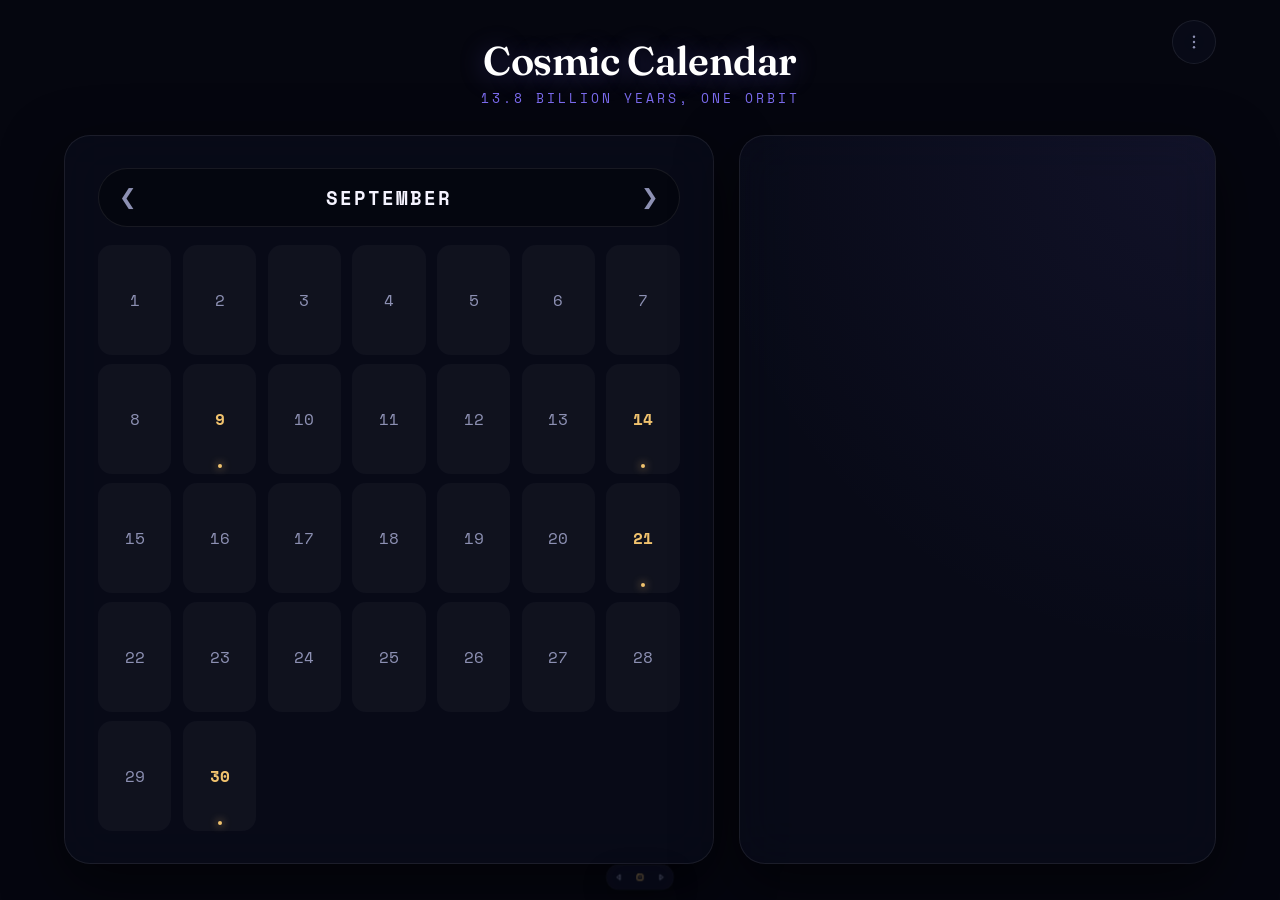
==== commit 22513bd3: "Update index.html" ====
--- a/index.html
+++ b/index.html
@@ -552,8 +552,8 @@
   pre-selected on load — the panel is intentionally blank until the
   person picks a day.
 
-  This is Game 1 of a planned 10-game ecosystem living at index.html
-  (this file) through game10.html. Shared chrome — starfield/orbit
+  This is Game 1 of a planned 7-game ecosystem living at index.html
+  (this file) through game7.html. Shared chrome — starfield/orbit
   background, the top-right settings button + panel, and the game nav
   — lives in shared.css + shared.js so every game in the ecosystem
   looks and navigates consistently; only this file's own <style>/
--- a/shared.css
+++ b/shared.css
@@ -32,7 +32,7 @@
   display:flex;
   flex-direction:column;
   gap:20px;
-  padding:max(20px, env(safe-area-inset-top)) 5vw calc(max(24px, env(safe-area-inset-bottom)) + 64px) 5vw;
+  padding:max(20px, env(safe-area-inset-top)) 5vw max(24px, env(safe-area-inset-bottom)) 5vw;
 }
 
 /* ============ LAYERED SPACE BACKGROUND (shared across all games) ============ */
@@ -117,15 +117,25 @@
 .settings-btn:focus-visible{ outline:2px solid var(--stellar-gold); outline-offset:2px; }
 .settings-btn svg{ width:18px; height:18px; }
 
-/* ============ GAME NAV — bottom bar (shared) ============ */
+/* ============ GAME NAV — auto-hiding footer (desktop) / edge cards (mobile) ============ */
 .game-nav{
-  position:fixed; left:50%; bottom:max(16px, env(safe-area-inset-bottom));
-  transform:translateX(-50%);
+  position:fixed;
+  left:50%; bottom:max(10px, env(safe-area-inset-bottom));
+  transform:translateX(-50%) scale(0.44);
+  transform-origin:bottom center;
   display:flex; align-items:center; gap:4px;
   background:var(--panel-glass-solid);
   backdrop-filter:blur(24px); -webkit-backdrop-filter:blur(24px);
   border:1px solid var(--panel-border); border-radius:50px; padding:6px;
   box-shadow:var(--shadow-soft); z-index:30;
+  opacity:0.6;
+  cursor:pointer;
+  transition:transform .3s cubic-bezier(.2,.8,.2,1), opacity .3s ease;
+}
+.game-nav.expanded, .game-nav:focus-within{
+  transform:translateX(-50%) scale(1);
+  opacity:1;
+  cursor:default;
 }
 .game-nav-btn{
   background:transparent; border:none; color:var(--text-muted);
@@ -138,6 +148,20 @@
 .game-nav-btn:focus-visible{ outline:2px solid var(--stellar-gold); outline-offset:2px; }
 .game-nav-btn.random-btn{ color:var(--stellar-gold); }
 .game-nav-btn.random-btn:hover{ background:rgba(240,194,110,0.14); }
+
+/* Mobile: reposition as a stack of cards pinned to the right edge */
+@media (max-width:767px){
+  .game-nav{
+    left:auto; right:max(10px, env(safe-area-inset-right));
+    bottom:50%; transform:translateY(50%) scale(0.5);
+    transform-origin:right center;
+    flex-direction:column;
+  }
+  .game-nav.expanded, .game-nav:focus-within{
+    transform:translateY(50%) scale(1);
+  }
+  .game-nav-btn{ width:40px; height:40px; }
+}
 
 /* ============ SETTINGS PANEL (shared) ============ */
 .settings-panel{
@@ -191,7 +215,7 @@
   body{
     height:100vh; height:100dvh;
     overflow:hidden;
-    padding:4vh 5vw calc(4vh + 64px) 5vw;
+    padding:4vh 5vw;
     gap:3vh;
   }
   header{ flex:0 0 auto; margin-bottom:0; }
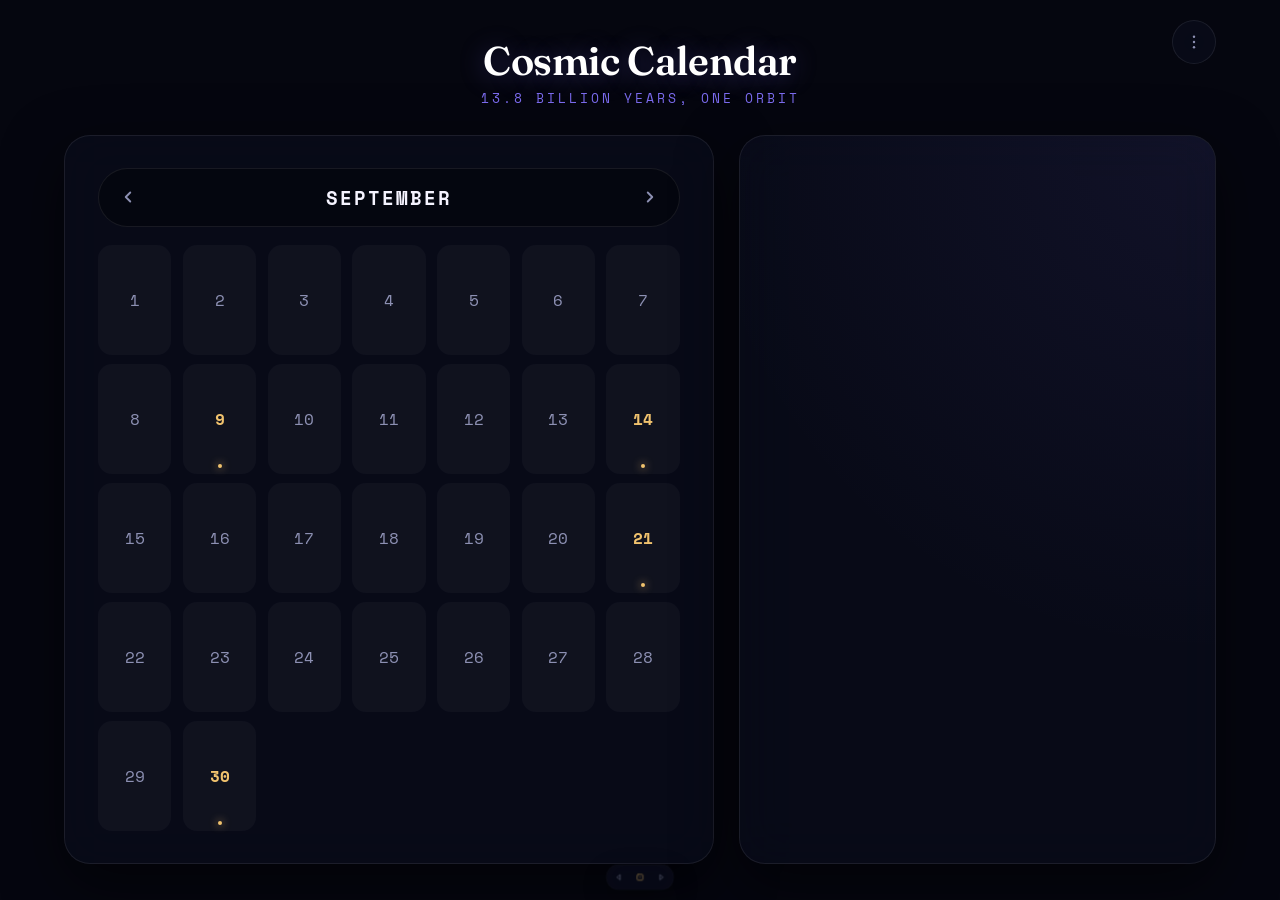
==== commit a571ef2d: "Update index.html" ====
--- a/index.html
+++ b/index.html
@@ -187,9 +187,14 @@
   <div class="app-container">
     <div class="glass-panel calendar-section">
       <div class="month-nav">
-        <button id="prev-month" class="nav-btn" aria-label="Previous month" type="button">&#10094;</button>
+        <button id="prev-month" class="nav-btn" aria-label="Previous month" type="button">
+          <!-- Perfectly centered SVG arrow -->
+          <svg width="18" height="18" viewBox="0 0 24 24" fill="none" stroke="currentColor" stroke-width="2.5" stroke-linecap="round" stroke-linejoin="round"><path d="M15 18l-6-6 6-6"/></svg>
+        </button>
         <div id="current-month-display" class="month-display">September</div>
-        <button id="next-month" class="nav-btn" aria-label="Next month" type="button">&#10095;</button>
+        <button id="next-month" class="nav-btn" aria-label="Next month" type="button">
+          <svg width="18" height="18" viewBox="0 0 24 24" fill="none" stroke="currentColor" stroke-width="2.5" stroke-linecap="round" stroke-linejoin="round"><path d="M9 18l6-6-6-6"/></svg>
+        </button>
       </div>
 
       <div class="calendar-grid" id="calendar-grid" role="grid" aria-label="Cosmic calendar days"></div>
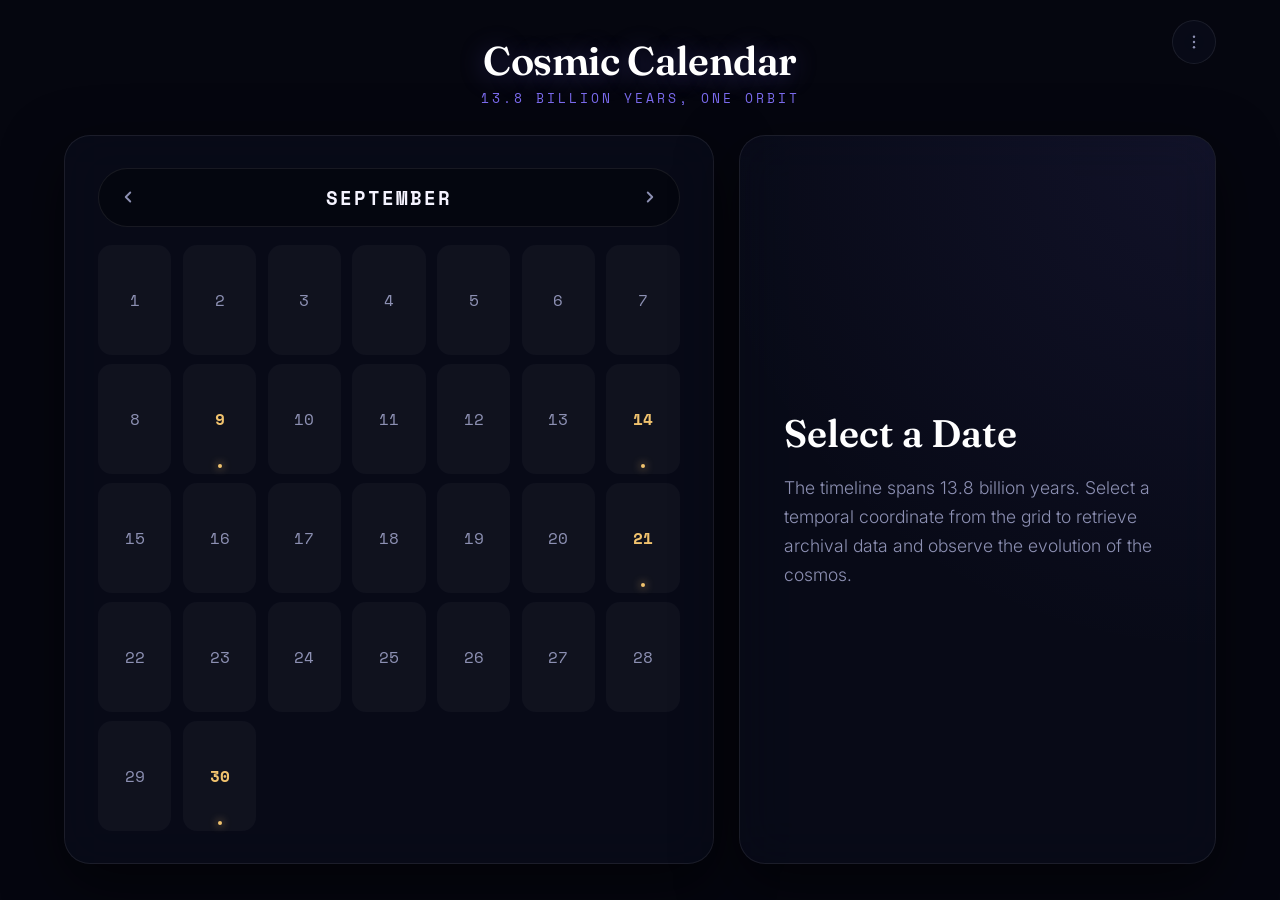
==== commit 2e4901a9: "Update index.html" ====
--- a/index.html
+++ b/index.html
@@ -10,7 +10,7 @@
 <link href="https://fonts.googleapis.com/css2?family=Fraunces:ital,wght@0,500;0,600;0,700;1,500&family=Space+Mono:wght@400;700&family=Inter:wght@300;400;500;600&display=swap" rel="stylesheet">
 <link rel="stylesheet" href="shared.css">
 <style>
-  /* ============ Calendar-specific styles (game 1 only) ============ */
+  /* ============ Calendar-specific styles ============ */
   .calendar-section{ padding:20px; gap:16px; }
 
   .month-nav{
@@ -23,7 +23,7 @@
   }
   .nav-btn{
     background:transparent; border:none; color:var(--text-muted);
-    font-size:1.3rem; cursor:pointer;
+    cursor:pointer;
     width:44px; height:44px; border-radius:50%;
     display:flex; align-items:center; justify-content:center;
     transition:background .25s ease, color .25s ease, box-shadow .25s ease;
@@ -104,19 +104,16 @@
     font-family:'Fraunces',serif; font-weight:600;
     font-size:clamp(1.4rem, 4.2vw, 2.4rem);
     color:#fff; line-height:1.2; margin-bottom:16px;
-    min-height:1em;
   }
   .event-desc{
     font-size:clamp(0.92rem, 2.4vw, 1.1rem);
     color:var(--text-muted); line-height:1.65; font-weight:300; max-width:52ch;
-    max-height:35vh;
-    overflow-y:auto;
-    padding-right:12px;
-  }
-  .event-desc::-webkit-scrollbar{ width:6px; }
-  .event-desc::-webkit-scrollbar-track{ background:transparent; }
-  .event-desc::-webkit-scrollbar-thumb{ background:rgba(255,255,255,0.15); border-radius:10px; }
-  .event-desc::-webkit-scrollbar-thumb:hover{ background:rgba(255,255,255,0.25); }
+    max-height: 35vh; overflow-y: auto; padding-right: 12px;
+  }
+  .event-desc::-webkit-scrollbar { width: 6px; }
+  .event-desc::-webkit-scrollbar-track { background: transparent; }
+  .event-desc::-webkit-scrollbar-thumb { background: rgba(255,255,255,0.15); border-radius: 10px; }
+  .event-desc::-webkit-scrollbar-thumb:hover { background: rgba(255,255,255,0.25); }
 
   .orbit-progress{ display:flex; align-items:center; gap:14px; margin-top:22px; }
   .orbit-progress svg{ width:52px; height:52px; flex:0 0 auto; transform:rotate(-90deg); }
@@ -131,12 +128,10 @@
     .calendar-grid{ gap:8px; }
     .event-panel{ padding:36px 40px; }
   }
-
   @media (min-width:768px){
     .calendar-section{ padding:28px; }
     .day{ border-radius:14px; }
   }
-
   @media (min-width:992px){
     .app-container{ flex-direction:row; gap:2vw; height:100%; }
     .calendar-section{ flex:1.2; padding:3.5vh 2.6vw; gap:2vh; }
@@ -145,11 +140,9 @@
     .month-nav{ flex:0 0 6vh; }
     .nav-btn{ width:5vh; height:5vh; }
   }
-
   @media (min-width:1400px){
     .event-title{ font-size:clamp(1.8rem, 3vw, 2.7rem); }
   }
-
   @media (max-width:380px){
     .calendar-grid{ gap:4px; }
     .day{ border-radius:9px; }
@@ -187,30 +180,34 @@
   <div class="app-container">
     <div class="glass-panel calendar-section">
       <div class="month-nav">
+        <!-- Replaced with perfectly centered SVG arrows -->
         <button id="prev-month" class="nav-btn" aria-label="Previous month" type="button">
-          <!-- Perfectly centered SVG arrow -->
-          <svg width="18" height="18" viewBox="0 0 24 24" fill="none" stroke="currentColor" stroke-width="2.5" stroke-linecap="round" stroke-linejoin="round"><path d="M15 18l-6-6 6-6"/></svg>
+          <svg viewBox="0 0 24 24" fill="none" stroke="currentColor" stroke-width="2.5" stroke-linecap="round" stroke-linejoin="round" style="width: 18px; height: 18px;"><path d="M15 18l-6-6 6-6"/></svg>
         </button>
         <div id="current-month-display" class="month-display">September</div>
         <button id="next-month" class="nav-btn" aria-label="Next month" type="button">
-          <svg width="18" height="18" viewBox="0 0 24 24" fill="none" stroke="currentColor" stroke-width="2.5" stroke-linecap="round" stroke-linejoin="round"><path d="M9 18l6-6-6-6"/></svg>
+          <svg viewBox="0 0 24 24" fill="none" stroke="currentColor" stroke-width="2.5" stroke-linecap="round" stroke-linejoin="round" style="width: 18px; height: 18px;"><path d="M9 18l6-6-6-6"/></svg>
         </button>
       </div>
 
       <div class="calendar-grid" id="calendar-grid" role="grid" aria-label="Cosmic calendar days"></div>
     </div>
 
+    <!-- Hidden by default event panel -->
     <div class="glass-panel event-panel">
       <div class="event-content visible" id="event-content" aria-live="polite">
-        <div class="meta-header" id="meta-header" style="display:none;">
+        <div class="meta-header" id="meta-header" style="display: none;">
           <span class="event-date" id="display-date"></span>
           <span class="time-ago" id="display-time"></span>
         </div>
-
-        <div class="event-title" id="display-title"></div>
-        <div class="event-desc" id="display-desc"></div>
-
-        <div class="orbit-progress" id="orbit-progress" style="display:none;">
+        
+        <div class="event-title" id="display-title">Select a Date</div>
+        
+        <div class="event-desc" id="display-desc">
+          The timeline spans 13.8 billion years. Select a temporal coordinate from the grid to retrieve archival data and observe the evolution of the cosmos.
+        </div>
+        
+        <div class="orbit-progress" id="orbit-progress" style="display: none;">
           <svg viewBox="0 0 60 60" aria-hidden="true">
             <circle class="track" cx="30" cy="30" r="25"></circle>
             <circle class="arc" id="orbit-arc" cx="30" cy="30" r="25" stroke-dasharray="157" stroke-dashoffset="157"></circle>
@@ -221,7 +218,13 @@
     </div>
   </div>
 
-  <nav class="game-nav" id="game-nav" aria-label="Game navigation" tabindex="0">
+  <nav class="game-nav" aria-label="Game navigation">
+    <button class="game-nav-btn" id="first-game-btn" aria-label="First game" type="button">
+      <svg viewBox="0 0 24 24" fill="none" stroke="currentColor" stroke-width="2.2" stroke-linecap="round" stroke-linejoin="round">
+        <line x1="6" y1="5" x2="6" y2="19"></line>
+        <path d="M18 5 9 12l9 7Z"></path>
+      </svg>
+    </button>
     <button class="game-nav-btn" id="back-game-btn" aria-label="Previous game" type="button">
       <svg viewBox="0 0 24 24" fill="none" stroke="currentColor" stroke-width="2.2" stroke-linecap="round" stroke-linejoin="round">
         <path d="M15 5 6 12l9 7Z"></path>
@@ -242,15 +245,18 @@
         <path d="M9 5l9 7-9 7Z"></path>
       </svg>
     </button>
+    <button class="game-nav-btn" id="last-game-btn" aria-label="Last game" type="button">
+      <svg viewBox="0 0 24 24" fill="none" stroke="currentColor" stroke-width="2.2" stroke-linecap="round" stroke-linejoin="round">
+        <path d="M6 5l9 7-9 7Z"></path>
+        <line x1="18" y1="5" x2="18" y2="19"></line>
+      </svg>
+    </button>
   </nav>
 
 <script src="shared.js"></script>
 <script>
 (function(){
-
   var reduceMotion = document.documentElement.classList.contains('no-motion');
-
-  /* ============ Data ============ */
   var daysInMonth = [31,28,31,30,31,30,31,31,30,31,30,31];
   var monthNames = ["January","February","March","April","May","June","July","August","September","October","November","December"];
   var currentMonthIndex = 8; // September
@@ -350,14 +356,12 @@
     var texts = proceduralTexts[quarter];
     var textLog = texts[(monthIndex*31+dayIndex) % texts.length];
 
-    var dynamicTitle = "Day " + doy;
-
+    var dynamicTitle = "Day " + doy; // Updated to natural Day X format
     var desc = textLog + " Background cosmic expansion remains steady, stabilizing the environment for subsequent evolutionary milestones.";
 
     return { title:dynamicTitle, desc:desc, timeAgo:timeString };
   }
 
-  /* ============ Calendar rendering ============ */
   var grid = document.getElementById('calendar-grid');
   var displayDate = document.getElementById('display-date');
   var displayTime = document.getElementById('display-time');
@@ -495,8 +499,8 @@
     setTimeout(function(){
       document.getElementById('meta-header').style.display = 'none';
       document.getElementById('orbit-progress').style.display = 'none';
-      displayTitle.textContent = '';
-      displayDesc.textContent = '';
+      displayTitle.textContent = "Select a Date";
+      displayDesc.textContent = "The timeline spans 13.8 billion years. Select a temporal coordinate from the grid to retrieve archival data and observe the evolution of the cosmos.";
       eventContent.classList.add('visible');
     }, reduceMotion ? 0 : 200);
   }
@@ -527,53 +531,8 @@
     touchStartX = null;
   }, {passive:true});
 
-  // No day is pre-selected on load — the event panel stays empty until
-  // the person actually picks a day (see resetPanel/selectDay above).
   renderCalendar(currentMonthIndex);
 })();
 </script>
 </body>
 </html>
-<!--
-  GAME 1 — COSMIC CALENDAR
-  =========================
-  Concept: the "Cosmic Calendar" thought experiment (popularized by Carl
-  Sagan) that maps the entire 13.8-billion-year history of the universe
-  onto a single 365-day year, so a human lifespan-scale view can grasp
-  deep time. Each calendar day = ~37.8 million real years. Jan 1 = the
-  Big Bang; the Earth doesn't form until ~Aug 31; multicellular life
-  shows up in November; and every human who has ever lived fits inside
-  the final ~30 seconds before midnight on Dec 31.
-
-  How it works: `majorEvents` hardcodes real, dated cosmic/evolutionary
-  milestones (Big Bang, first stars, Earth forms, first life, Cambrian
-  explosion, dinosaurs, K-Pg extinction, humans, etc.) onto specific
-  calendar days. Any day WITHOUT a hardcoded milestone still gets a
-  flavor event, procedurally generated from `proceduralTexts` (one pool
-  of generic cosmic "log" lines per quarter of the year) plus a computed
-  "X billion/million years ago" readout derived from `YEARS_PER_DAY`.
-  Clicking/tapping a day (or arrow-keys + Enter for a11y) updates the
-  event panel and an orbit-shaped day-of-year progress ring. Nothing is
-  pre-selected on load — the panel is intentionally blank until the
-  person picks a day.
-
-  This is Game 1 of a planned 7-game ecosystem living at index.html
-  (this file) through game7.html. Shared chrome — starfield/orbit
-  background, the top-right settings button + panel, and the game nav
-  — lives in shared.css + shared.js so every game in the ecosystem
-  looks and navigates consistently; only this file's own <style>/
-  <script> blocks are Cosmic-Calendar-specific. Each page sets
-  `data-game-index` on <body> to tell shared.js which of the 10 slots
-  it is, for back/random/next navigation.
-
-  Game nav UX: the 3-button nav (#game-nav in shared.js) is collapsed
-  to a small scaled-down "card" by default — a footer pill on desktop
-  that expands on hover/focus, or a card pinned to the right edge on
-  mobile (<768px) where the first tap only opens it (the tap is
-  swallowed in the capture phase) and a second tap on a button actually
-  navigates. It auto-collapses after 10s of no interaction either way.
-
-  Known open items for a future pass: sound toggle in settings is a
-  stub (no audio wired yet). Games 2–10 are placeholder stubs — see
-  the bottom-of-file comment in each for status.
--->
--- a/shared.css
+++ b/shared.css
@@ -224,3 +224,52 @@
 @media (max-width:380px){
   body{ padding-left:4vw; padding-right:4vw; gap:14px; }
 }
+
+/* --- DESKTOP BEHAVIOR (Hover screen bottom to reveal) --- */
+@media (min-width: 992px) {
+  .game-nav {
+    opacity: 0;
+    transform: translate(-50%, 20px);
+    transition: opacity 0.4s ease, transform 0.4s ease;
+    pointer-events: none; /* Prevents invisible clicks */
+  }
+  .game-nav.desktop-visible {
+    opacity: 1;
+    transform: translate(-50%, 0);
+    pointer-events: auto;
+  }
+}
+
+/* --- MOBILE BEHAVIOR (Expandable Card) --- */
+@media (max-width: 991px) {
+  .game-nav {
+    left: auto; right: 5vw; transform: none;
+    border-radius: 14px; /* Rectangle card shape */
+    width: 56px; height: 56px; /* Collapsed size */
+    padding: 0;
+    overflow: hidden;
+    cursor: pointer;
+    transition: width 0.3s cubic-bezier(0.4, 0, 0.2, 1), background 0.3s ease;
+  }
+  /* Generates a subtle 'Gamepad/Arcade' icon when closed */
+  .game-nav::before {
+    content: ''; position: absolute; inset: 0;
+    background-image: url("data:image/svg+xml,%3Csvg viewBox='0 0 24 24' fill='none' stroke='%238d90b3' stroke-width='2' stroke-linecap='round' stroke-linejoin='round' xmlns='http://www.w3.org/2000/svg'%3E%3Crect x='3' y='3' width='18' height='18' rx='4'%3E%3C/rect%3E%3Ccircle cx='8' cy='8' r='1.3' fill='%238d90b3' stroke='none'%3E%3C/circle%3E%3Ccircle cx='16' cy='8' r='1.3' fill='%238d90b3' stroke='none'%3E%3C/circle%3E%3Ccircle cx='12' cy='12' r='1.3' fill='%238d90b3' stroke='none'%3E%3C/circle%3E%3Ccircle cx='8' cy='16' r='1.3' fill='%238d90b3' stroke='none'%3E%3C/circle%3E%3Ccircle cx='16' cy='16' r='1.3' fill='%238d90b3' stroke='none'%3E%3C/svg%3E");
+    background-size: 24px; background-position: center; background-repeat: no-repeat;
+    transition: opacity 0.2s;
+  }
+  .game-nav-btn {
+    opacity: 0; pointer-events: none; transition: opacity 0.2s;
+  }
+  /* Expanded state classes applied by JavaScript */
+  .game-nav.mobile-expanded {
+    width: 250px; /* Enough space to hold the 5 buttons horizontally */
+    padding: 6px;
+  }
+  .game-nav.mobile-expanded::before {
+    opacity: 0; pointer-events: none;
+  }
+  .game-nav.mobile-expanded .game-nav-btn {
+    opacity: 1; pointer-events: auto;
+  }
+}
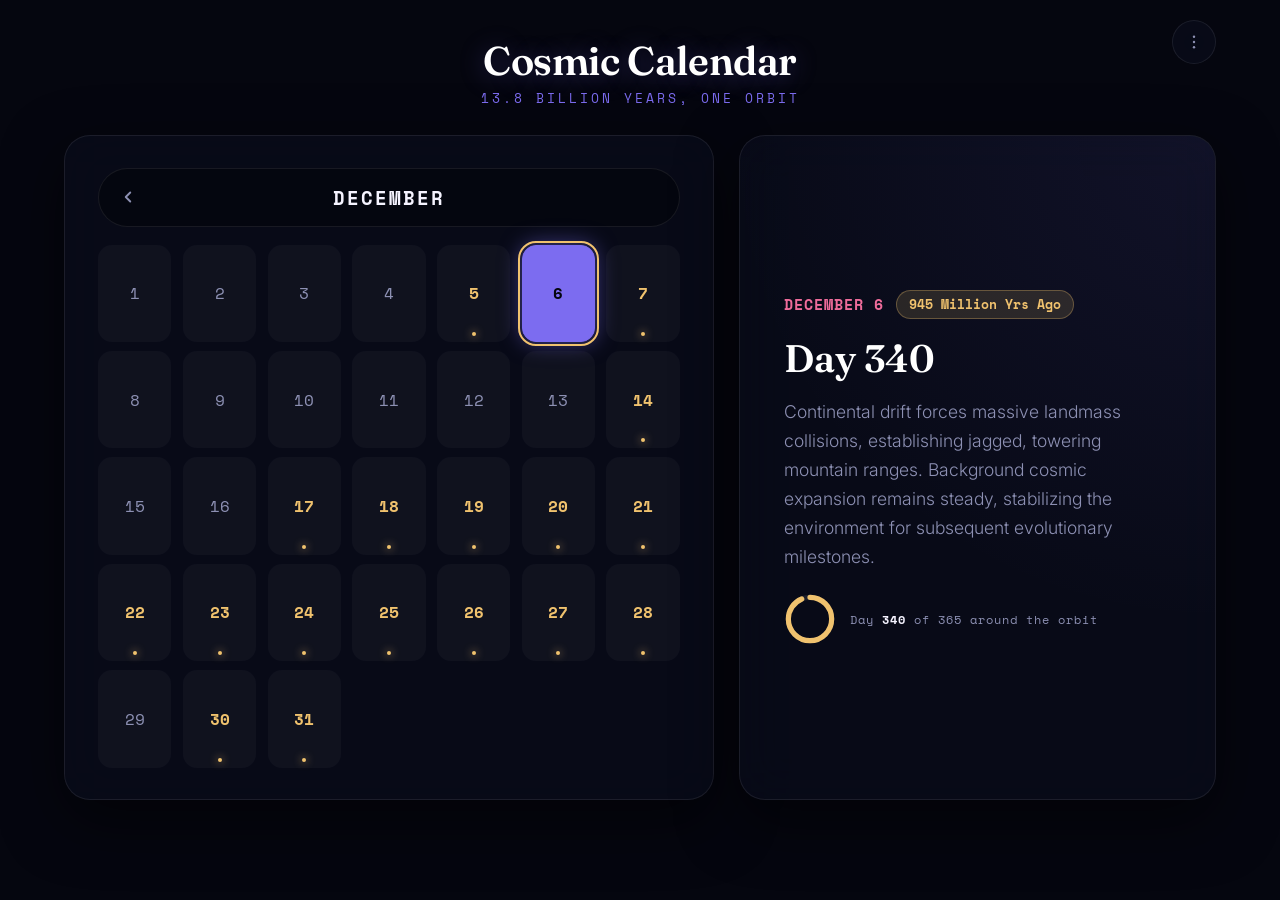
==== commit f7eb2023: "Update index.html" ====
--- a/index.html
+++ b/index.html
@@ -30,6 +30,7 @@
   }
   .nav-btn:hover{ background:rgba(255,255,255,0.08); color:var(--nebula-rose); }
   .nav-btn:focus-visible{ outline:2px solid var(--stellar-gold); outline-offset:2px; }
+  .nav-btn:disabled{ opacity:0; pointer-events:none; cursor:default; }
   .month-display{
     font-family:'Space Mono',monospace; font-weight:700;
     font-size:clamp(0.95rem, 3vw, 1.2rem);
@@ -201,11 +202,9 @@
           <span class="time-ago" id="display-time"></span>
         </div>
         
-        <div class="event-title" id="display-title">Select a Date</div>
+        <div class="event-title" id="display-title">Loading...</div>
         
-        <div class="event-desc" id="display-desc">
-          The timeline spans 13.8 billion years. Select a temporal coordinate from the grid to retrieve archival data and observe the evolution of the cosmos.
-        </div>
+        <div class="event-desc" id="display-desc"></div>
         
         <div class="orbit-progress" id="orbit-progress" style="display: none;">
           <svg viewBox="0 0 60 60" aria-hidden="true">
@@ -218,16 +217,10 @@
     </div>
   </div>
 
-  <nav class="game-nav" aria-label="Game navigation">
-    <button class="game-nav-btn" id="first-game-btn" aria-label="First game" type="button">
-      <svg viewBox="0 0 24 24" fill="none" stroke="currentColor" stroke-width="2.2" stroke-linecap="round" stroke-linejoin="round">
-        <line x1="6" y1="5" x2="6" y2="19"></line>
-        <path d="M18 5 9 12l9 7Z"></path>
-      </svg>
-    </button>
+  <nav class="game-nav" id="game-nav" aria-label="Game navigation" tabindex="0">
     <button class="game-nav-btn" id="back-game-btn" aria-label="Previous game" type="button">
       <svg viewBox="0 0 24 24" fill="none" stroke="currentColor" stroke-width="2.2" stroke-linecap="round" stroke-linejoin="round">
-        <path d="M15 5 6 12l9 7Z"></path>
+        <path d="M16.5 5 7.5 12l9 7Z"></path>
       </svg>
     </button>
     <button class="game-nav-btn random-btn" id="random-game-btn" aria-label="Random game" type="button">
@@ -242,13 +235,7 @@
     </button>
     <button class="game-nav-btn" id="next-game-btn" aria-label="Next game" type="button">
       <svg viewBox="0 0 24 24" fill="none" stroke="currentColor" stroke-width="2.2" stroke-linecap="round" stroke-linejoin="round">
-        <path d="M9 5l9 7-9 7Z"></path>
-      </svg>
-    </button>
-    <button class="game-nav-btn" id="last-game-btn" aria-label="Last game" type="button">
-      <svg viewBox="0 0 24 24" fill="none" stroke="currentColor" stroke-width="2.2" stroke-linecap="round" stroke-linejoin="round">
-        <path d="M6 5l9 7-9 7Z"></path>
-        <line x1="18" y1="5" x2="18" y2="19"></line>
+        <path d="M7.5 5l9 7-9 7Z"></path>
       </svg>
     </button>
   </nav>
@@ -259,7 +246,21 @@
   var reduceMotion = document.documentElement.classList.contains('no-motion');
   var daysInMonth = [31,28,31,30,31,30,31,31,30,31,30,31];
   var monthNames = ["January","February","March","April","May","June","July","August","September","October","November","December"];
-  var currentMonthIndex = 8; // September
+
+  var todayDate = new Date();
+  var REAL_TODAY_MONTH = todayDate.getMonth();
+  var REAL_TODAY_DATE = todayDate.getDate();
+  var currentMonthIndex = REAL_TODAY_MONTH;
+
+  function autoSelectForMonth(monthIndex){
+    var day = (monthIndex === REAL_TODAY_MONTH) ? REAL_TODAY_DATE : 1;
+    return Math.min(day, daysInMonth[monthIndex]);
+  }
+
+  function updateMonthNavButtons(){
+    document.getElementById('prev-month').disabled = (currentMonthIndex === 0);
+    document.getElementById('next-month').disabled = (currentMonthIndex === 11);
+  }
 
   var TOTAL_AGE_YEARS = 13800000000;
   var YEARS_PER_DAY = TOTAL_AGE_YEARS / 365;
@@ -405,12 +406,16 @@
     }, reduceMotion ? 0 : 200);
   }
 
-  function renderCalendar(monthIndex, focusIndex){
+  function renderCalendar(monthIndex, selectIndex){
     monthDisplay.textContent = monthNames[monthIndex];
     grid.innerHTML = '';
     var days = daysInMonth[monthIndex];
     var monthMajorEvents = majorEvents[monthIndex] || {};
     var dayEls = [];
+    var dayData = [];
+
+    if(typeof selectIndex !== 'number'){ selectIndex = autoSelectForMonth(monthIndex); }
+    selectIndex = Math.min(Math.max(selectIndex, 1), days);
 
     for(var i=1;i<=days;i++){
       (function(i){
@@ -419,7 +424,7 @@
         dayEl.textContent = i;
         dayEl.style.setProperty('--i', i);
         dayEl.setAttribute('role','gridcell');
-        dayEl.setAttribute('tabindex', i===1 ? '0' : '-1');
+        dayEl.setAttribute('tabindex', i===selectIndex ? '0' : '-1');
 
         var eventData;
         if(monthMajorEvents[i]){
@@ -442,17 +447,17 @@
 
         grid.appendChild(dayEl);
         dayEls.push(dayEl);
+        dayData.push(eventData);
       })(i);
     }
 
-    if(typeof focusIndex === 'number'){
-      var target = dayEls[focusIndex-1] || dayEls[dayEls.length-1];
-      if(target){
-        dayEls.forEach(function(d){ d.setAttribute('tabindex','-1'); });
-        target.setAttribute('tabindex','0');
-        target.focus();
-      }
-    }
+    var target = dayEls[selectIndex-1];
+    if(target){
+      selectDay(monthIndex, target, selectIndex, dayData[selectIndex-1]);
+      target.focus();
+    }
+
+    updateMonthNavButtons();
   }
 
   function handleDayKeydown(e, monthIndex, dayIndex, dayEl, eventData){
@@ -465,11 +470,11 @@
     var days = daysInMonth[monthIndex];
     if(key==='ArrowRight'){
       e.preventDefault();
-      if(dayIndex+1 > days){ goToMonth((monthIndex+1)%12, 1); }
+      if(dayIndex+1 > days){ if(monthIndex < 11){ goToMonth(monthIndex+1, 1); } }
       else { focusDayInCurrentMonth(dayIndex+1); }
     } else if(key==='ArrowLeft'){
       e.preventDefault();
-      if(dayIndex-1 < 1){ var pm=(monthIndex-1+12)%12; goToMonth(pm, daysInMonth[pm]); }
+      if(dayIndex-1 < 1){ if(monthIndex > 0){ var pm=monthIndex-1; goToMonth(pm, daysInMonth[pm]); } }
       else { focusDayInCurrentMonth(dayIndex-1); }
     } else if(key==='ArrowDown'){
       e.preventDefault();
@@ -494,26 +499,15 @@
     renderCalendar(currentMonthIndex, focusIndex);
   }
 
-  function resetPanel(){
-    eventContent.classList.remove('visible');
-    setTimeout(function(){
-      document.getElementById('meta-header').style.display = 'none';
-      document.getElementById('orbit-progress').style.display = 'none';
-      displayTitle.textContent = "Select a Date";
-      displayDesc.textContent = "The timeline spans 13.8 billion years. Select a temporal coordinate from the grid to retrieve archival data and observe the evolution of the cosmos.";
-      eventContent.classList.add('visible');
-    }, reduceMotion ? 0 : 200);
-  }
-
   document.getElementById('prev-month').addEventListener('click', function(){
-    currentMonthIndex = (currentMonthIndex-1+12)%12;
+    if(currentMonthIndex === 0) return;
+    currentMonthIndex = currentMonthIndex-1;
     renderCalendar(currentMonthIndex);
-    resetPanel();
   });
   document.getElementById('next-month').addEventListener('click', function(){
-    currentMonthIndex = (currentMonthIndex+1)%12;
+    if(currentMonthIndex === 11) return;
+    currentMonthIndex = currentMonthIndex+1;
     renderCalendar(currentMonthIndex);
-    resetPanel();
   });
 
   var touchStartX = null;
--- a/shared.css
+++ b/shared.css
@@ -32,10 +32,10 @@
   display:flex;
   flex-direction:column;
   gap:20px;
-  padding:max(20px, env(safe-area-inset-top)) 5vw max(24px, env(safe-area-inset-bottom)) 5vw;
-}
-
-/* ============ LAYERED SPACE BACKGROUND (shared across all games) ============ */
+  padding:max(20px, env(safe-area-inset-top)) 5vw calc(max(24px, env(safe-area-inset-bottom)) + 64px) 5vw;
+}
+
+/* ============ LAYERED SPACE BACKGROUND ============ */
 .bg-void{
   position:fixed; inset:0; z-index:-5; pointer-events:none;
   background:
@@ -66,7 +66,7 @@
 #orbit-svg circle.orbit-sun{ fill:var(--stellar-gold); opacity:0.55; }
 #starfield{ position:fixed; inset:0; z-index:-2; pointer-events:none; width:100%; height:100%; }
 
-/* ============ HEADER (shared) ============ */
+/* ============ HEADER ============ */
 header{
   flex:0 0 auto;
   display:flex; flex-direction:column; align-items:center; text-align:center; gap:4px;
@@ -102,7 +102,7 @@
   min-height:0;
 }
 
-/* ============ SETTINGS BUTTON (shared) ============ */
+/* ============ SETTINGS BUTTON ============ */
 .settings-btn{
   position:fixed; top:max(20px, env(safe-area-inset-top)); right:5vw;
   width:44px; height:44px; border-radius:50%;
@@ -117,53 +117,7 @@
 .settings-btn:focus-visible{ outline:2px solid var(--stellar-gold); outline-offset:2px; }
 .settings-btn svg{ width:18px; height:18px; }
 
-/* ============ GAME NAV — auto-hiding footer (desktop) / edge cards (mobile) ============ */
-.game-nav{
-  position:fixed;
-  left:50%; bottom:max(10px, env(safe-area-inset-bottom));
-  transform:translateX(-50%) scale(0.44);
-  transform-origin:bottom center;
-  display:flex; align-items:center; gap:4px;
-  background:var(--panel-glass-solid);
-  backdrop-filter:blur(24px); -webkit-backdrop-filter:blur(24px);
-  border:1px solid var(--panel-border); border-radius:50px; padding:6px;
-  box-shadow:var(--shadow-soft); z-index:30;
-  opacity:0.6;
-  cursor:pointer;
-  transition:transform .3s cubic-bezier(.2,.8,.2,1), opacity .3s ease;
-}
-.game-nav.expanded, .game-nav:focus-within{
-  transform:translateX(-50%) scale(1);
-  opacity:1;
-  cursor:default;
-}
-.game-nav-btn{
-  background:transparent; border:none; color:var(--text-muted);
-  width:44px; height:44px; border-radius:50%;
-  display:flex; align-items:center; justify-content:center;
-  cursor:pointer; transition:background .25s ease, color .25s ease;
-}
-.game-nav-btn svg{ width:18px; height:18px; }
-.game-nav-btn:hover{ background:rgba(255,255,255,0.08); color:var(--text-primary); }
-.game-nav-btn:focus-visible{ outline:2px solid var(--stellar-gold); outline-offset:2px; }
-.game-nav-btn.random-btn{ color:var(--stellar-gold); }
-.game-nav-btn.random-btn:hover{ background:rgba(240,194,110,0.14); }
-
-/* Mobile: reposition as a stack of cards pinned to the right edge */
-@media (max-width:767px){
-  .game-nav{
-    left:auto; right:max(10px, env(safe-area-inset-right));
-    bottom:50%; transform:translateY(50%) scale(0.5);
-    transform-origin:right center;
-    flex-direction:column;
-  }
-  .game-nav.expanded, .game-nav:focus-within{
-    transform:translateY(50%) scale(1);
-  }
-  .game-nav-btn{ width:40px; height:40px; }
-}
-
-/* ============ SETTINGS PANEL (shared) ============ */
+/* ============ SETTINGS PANEL ============ */
 .settings-panel{
   position:fixed; top:max(70px, calc(env(safe-area-inset-top) + 70px)); right:5vw;
   width:min(280px, 80vw);
@@ -195,42 +149,40 @@
 .settings-toggle.on{ background:rgba(124,108,240,0.35); border-color:var(--nebula-violet); }
 .settings-toggle.on::after{ transform:translateX(18px); background:var(--nebula-violet); }
 
-/* ============ PLACEHOLDER STAGE (games not yet built) ============ */
-.stage{
-  flex:1; display:flex; flex-direction:column; align-items:center; justify-content:center;
-  gap:14px; text-align:center; z-index:10; padding:20px;
-}
-.stage .stage-number{
-  font-family:'Space Mono',monospace; font-size:clamp(0.7rem,2vw,0.85rem);
-  letter-spacing:3px; text-transform:uppercase; color:var(--nebula-violet);
-}
-.stage h2{
-  font-family:'Fraunces',serif; font-weight:600; font-size:clamp(2.2rem,8vw,4rem);
-  color:#fff; text-shadow:0 2px 24px rgba(124,108,240,0.35);
-}
-.stage p{ font-size:clamp(0.85rem,2.4vw,1rem); color:var(--text-muted); max-width:42ch; }
-
-/* ============ RESPONSIVE (shared) ============ */
-@media (min-width:992px){
-  body{
-    height:100vh; height:100dvh;
-    overflow:hidden;
-    padding:4vh 5vw;
-    gap:3vh;
-  }
-  header{ flex:0 0 auto; margin-bottom:0; }
-}
-
-@media (max-width:380px){
-  body{ padding-left:4vw; padding-right:4vw; gap:14px; }
-}
-
-/* --- DESKTOP BEHAVIOR (Hover screen bottom to reveal) --- */
+/* ============ GAME NAV — bottom bar (shared) ============ */
+.game-nav {
+  position: fixed; left: 50%; bottom: max(16px, env(safe-area-inset-bottom));
+  transform: translateX(-50%);
+  display: flex; align-items: center; gap: 4px;
+  background: var(--panel-glass-solid);
+  backdrop-filter: blur(24px); -webkit-backdrop-filter: blur(24px);
+  border: 1px solid var(--panel-border); padding: 6px;
+  box-shadow: var(--shadow-soft); z-index: 30;
+  border-radius: 50px;
+}
+.game-nav-btn {
+  background: transparent; border: none; color: var(--text-muted);
+  width: 44px; height: 44px; border-radius: 50%;
+  display: flex; align-items: center; justify-content: center;
+  cursor: pointer; transition: background .25s ease, color .25s ease;
+}
+.game-nav-btn svg { width: 18px; height: 18px; }
+.game-nav-btn:hover { background: rgba(255,255,255,0.08); color: var(--text-primary); }
+.game-nav-btn:focus-visible { outline: 2px solid var(--stellar-gold); outline-offset: 2px; }
+.game-nav-btn.random-btn { color: var(--stellar-gold); }
+.game-nav-btn.random-btn:hover { background: rgba(240,194,110,0.14); }
+
+/* --- DESKTOP BEHAVIOR (Hide until hovered near bottom) --- */
 @media (min-width: 992px) {
+  body {
+    height: 100vh; height: 100dvh; overflow: hidden; padding: 4vh 5vw calc(4vh + 64px) 5vw; gap: 3vh;
+  }
+  header { flex: 0 0 auto; margin-bottom: 0; }
+  
   .game-nav {
     opacity: 0;
-    transform: translate(-50%, 20px);
-    transition: opacity 0.4s ease, transform 0.4s ease;
+    transform: translate(-50%, 150%);
+    transition: opacity 0.4s ease, transform 0.4s cubic-bezier(0.2, 0.8, 0.2, 1);
     pointer-events: none; /* Prevents invisible clicks */
   }
   .game-nav.desktop-visible {
@@ -240,36 +192,52 @@
   }
 }
 
-/* --- MOBILE BEHAVIOR (Expandable Card) --- */
+/* --- MOBILE BEHAVIOR (Expandable Card on Right) --- */
 @media (max-width: 991px) {
+  body { padding-left: 4vw; padding-right: 4vw; gap: 14px; }
+
   .game-nav {
-    left: auto; right: 5vw; transform: none;
-    border-radius: 14px; /* Rectangle card shape */
-    width: 56px; height: 56px; /* Collapsed size */
-    padding: 0;
+    left: auto;
+    right: 5vw;
+    transform: none;
+    border-radius: 14px;
+    width: 56px;
+    height: 56px;
+    padding: 0 6px;
     overflow: hidden;
     cursor: pointer;
-    transition: width 0.3s cubic-bezier(0.4, 0, 0.2, 1), background 0.3s ease;
-  }
-  /* Generates a subtle 'Gamepad/Arcade' icon when closed */
+    transition: width 0.4s cubic-bezier(0.2, 0.8, 0.2, 1), background 0.3s ease;
+    justify-content: flex-end; 
+  }
+  /* Icon when closed */
   .game-nav::before {
-    content: ''; position: absolute; inset: 0;
-    background-image: url("data:image/svg+xml,%3Csvg viewBox='0 0 24 24' fill='none' stroke='%238d90b3' stroke-width='2' stroke-linecap='round' stroke-linejoin='round' xmlns='http://www.w3.org/2000/svg'%3E%3Crect x='3' y='3' width='18' height='18' rx='4'%3E%3C/rect%3E%3Ccircle cx='8' cy='8' r='1.3' fill='%238d90b3' stroke='none'%3E%3C/circle%3E%3Ccircle cx='16' cy='8' r='1.3' fill='%238d90b3' stroke='none'%3E%3C/circle%3E%3Ccircle cx='12' cy='12' r='1.3' fill='%238d90b3' stroke='none'%3E%3C/circle%3E%3Ccircle cx='8' cy='16' r='1.3' fill='%238d90b3' stroke='none'%3E%3C/circle%3E%3Ccircle cx='16' cy='16' r='1.3' fill='%238d90b3' stroke='none'%3E%3C/svg%3E");
-    background-size: 24px; background-position: center; background-repeat: no-repeat;
-    transition: opacity 0.2s;
+    content: '';
+    position: absolute;
+    right: 16px; 
+    top: 16px;
+    width: 24px;
+    height: 24px;
+    background-image: url("data:image/svg+xml,%3Csvg viewBox='0 0 24 24' fill='none' stroke='%23f0c26e' stroke-width='2' stroke-linecap='round' stroke-linejoin='round' xmlns='http://www.w3.org/2000/svg'%3E%3Crect x='3' y='3' width='18' height='18' rx='4'%3E%3C/rect%3E%3Ccircle cx='8' cy='8' r='1.3' fill='%23f0c26e' stroke='none'%3E%3C/circle%3E%3Ccircle cx='16' cy='8' r='1.3' fill='%23f0c26e' stroke='none'%3E%3C/circle%3E%3Ccircle cx='12' cy='12' r='1.3' fill='%23f0c26e' stroke='none'%3E%3C/circle%3E%3Ccircle cx='8' cy='16' r='1.3' fill='%23f0c26e' stroke='none'%3E%3C/circle%3E%3Ccircle cx='16' cy='16' r='1.3' fill='%23f0c26e' stroke='none'%3E%3C/svg%3E");
+    background-size: cover;
+    transition: opacity 0.3s ease;
   }
   .game-nav-btn {
-    opacity: 0; pointer-events: none; transition: opacity 0.2s;
-  }
-  /* Expanded state classes applied by JavaScript */
+    opacity: 0;
+    pointer-events: none;
+    transition: opacity 0.3s ease;
+    flex: 0 0 auto;
+  }
+  
+  /* Expanded state classes */
   .game-nav.mobile-expanded {
-    width: 250px; /* Enough space to hold the 5 buttons horizontally */
-    padding: 6px;
+    width: 260px; /* Space for 5 buttons */
+    justify-content: space-between;
   }
   .game-nav.mobile-expanded::before {
-    opacity: 0; pointer-events: none;
+    opacity: 0;
   }
   .game-nav.mobile-expanded .game-nav-btn {
-    opacity: 1; pointer-events: auto;
-  }
-}
+    opacity: 1;
+    pointer-events: auto;
+  }
+}
